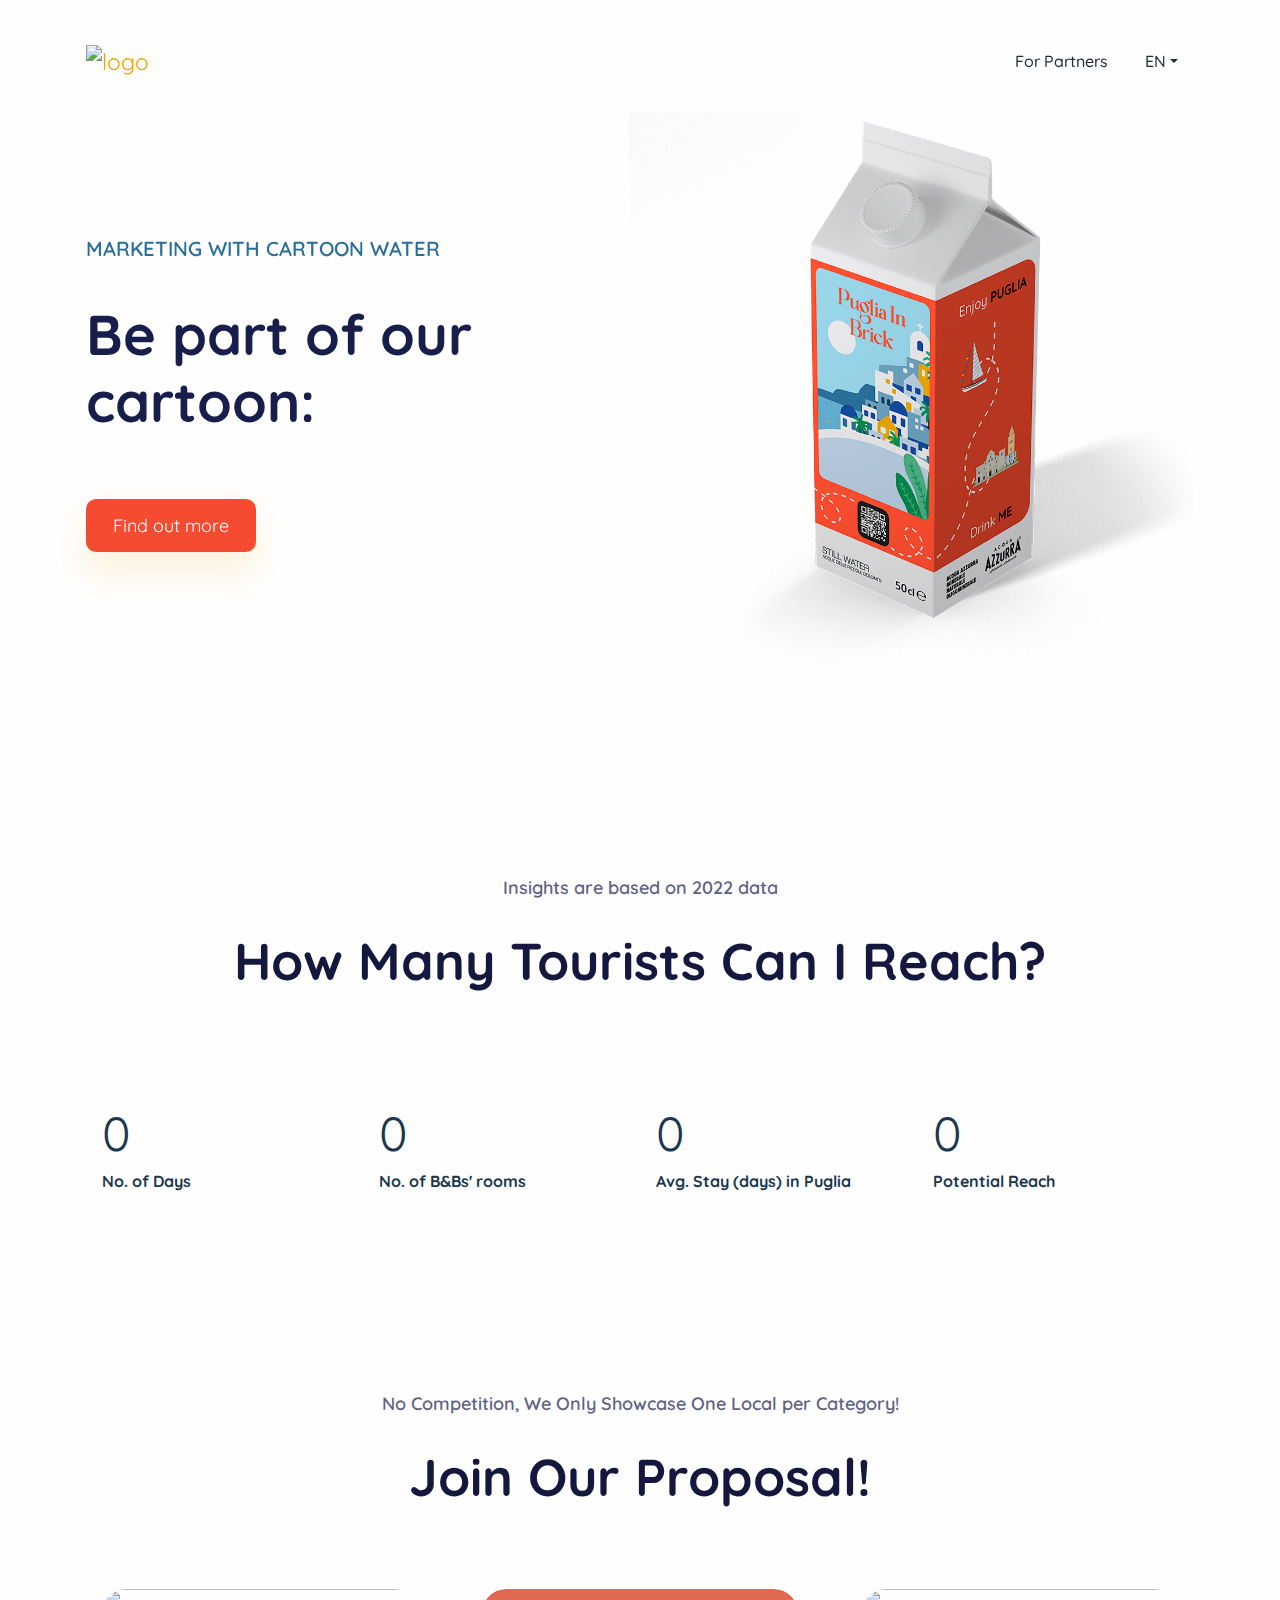
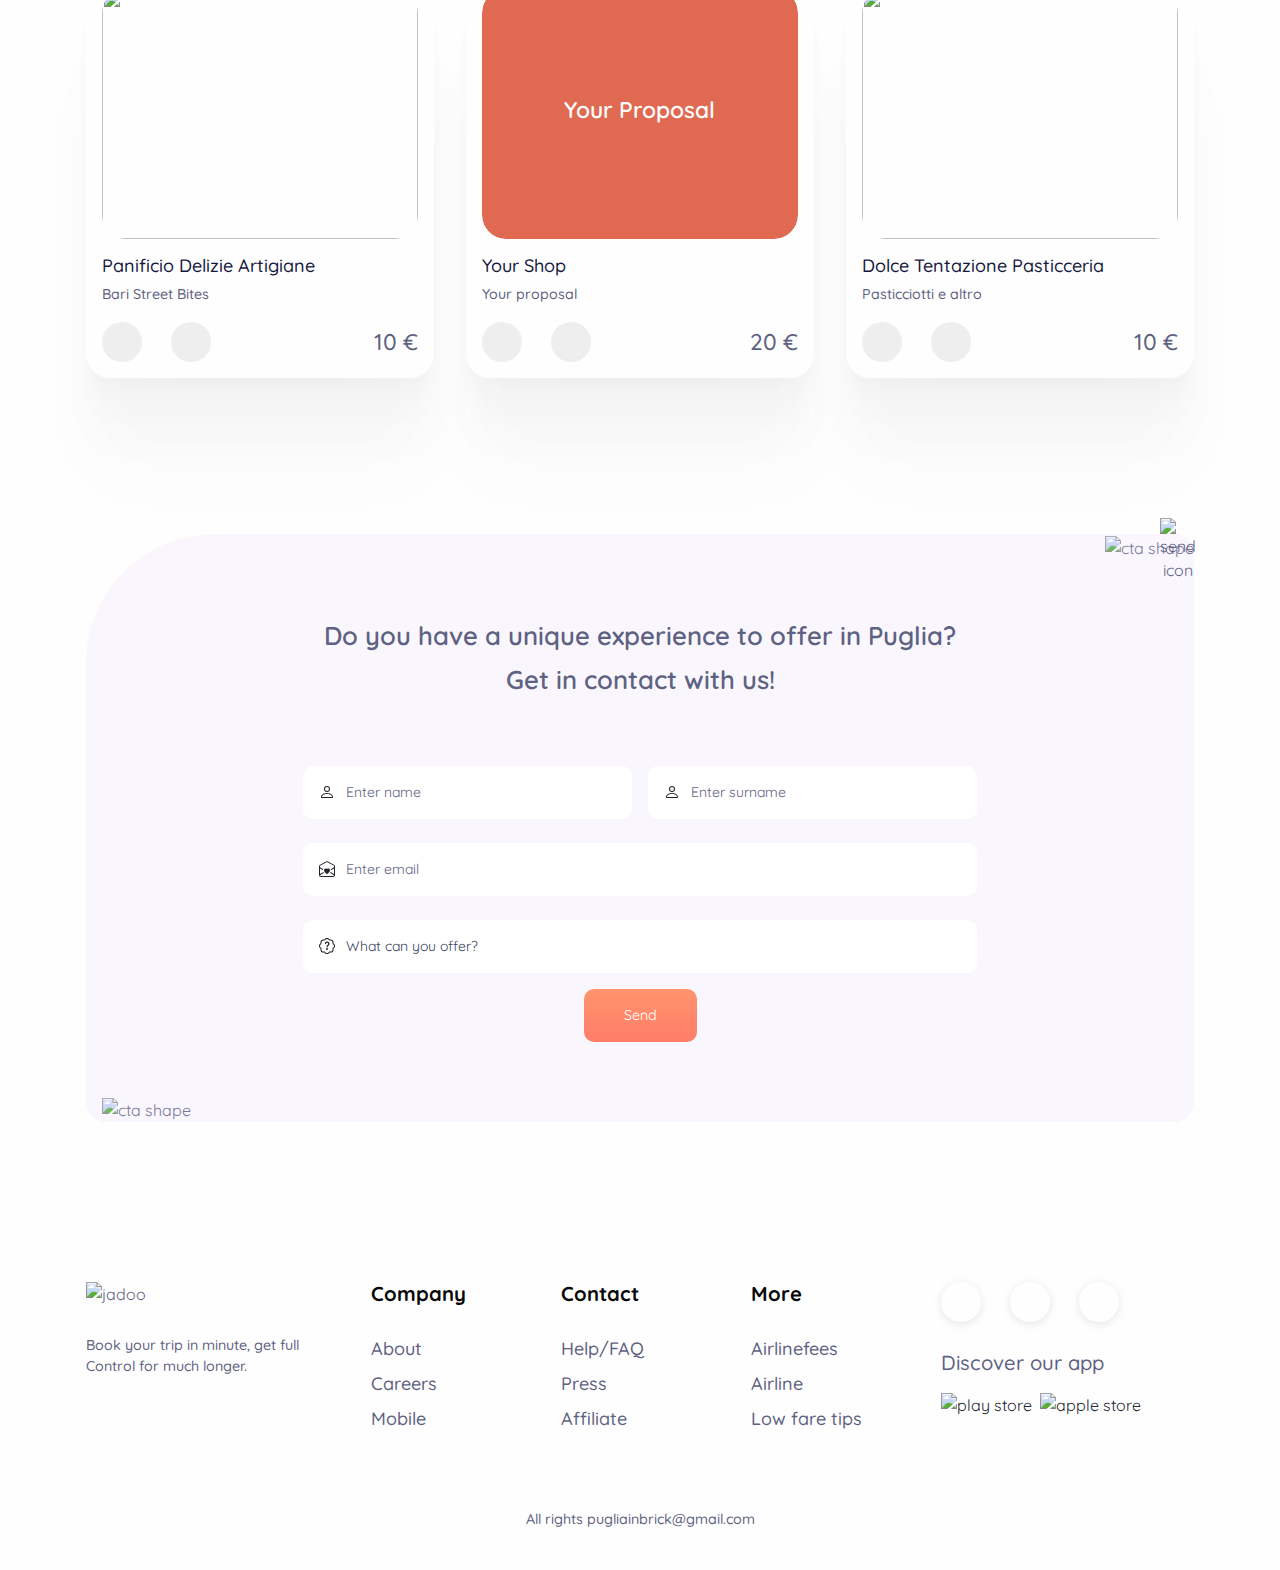
==== partners.html @ 7f3a0537 "language activated" ====
<!DOCTYPE html>
<html lang="en-US" dir="ltr">

  <head>
    <meta charset="utf-8">
    <meta http-equiv="X-UA-Compatible" content="IE=edge">
    <meta name="viewport" content="width=device-width, initial-scale=1">

    <!-- ===============================================-->
    <!--    Document Title-->
    <!-- ===============================================-->
    <title>Puglia In Brick</title>


    <!-- ===============================================-->
    <!--    Favicons-->
    <!-- ===============================================-->
    <link rel="apple-touch-icon" sizes="57x57" href="public/assets/img/favicons/apple-icon-57x57.png">
    <link rel="apple-touch-icon" sizes="60x60" href="public/assets/img/favicons/apple-icon-60x60.png">
    <link rel="apple-touch-icon" sizes="72x72" href="public/assets/img/favicons/apple-icon-72x72.png">
    <link rel="apple-touch-icon" sizes="76x76" href="public/assets/img/favicons/apple-icon-76x76.png">
    <link rel="apple-touch-icon" sizes="114x114" href="public/assets/img/favicons/apple-icon-114x114.png">
    <link rel="apple-touch-icon" sizes="120x120" href="public/assets/img/favicons/apple-icon-120x120.png">
    <link rel="apple-touch-icon" sizes="144x144" href="public/assets/img/favicons/apple-icon-144x144.png">
    <link rel="apple-touch-icon" sizes="152x152" href="public/assets/img/favicons/apple-icon-152x152.png">
    <link rel="apple-touch-icon" sizes="180x180" href="public/assets/img/favicons/apple-icon-180x180.png">
    <link rel="icon" type="image/png" sizes="192x192"  href="public/assets/img/favicons/android-icon-192x192.png">
    <link rel="icon" type="image/png" sizes="32x32" href="public/assets/img/favicons/favicon-32x32.png">
    <link rel="icon" type="image/png" sizes="96x96" href="public/assets/img/favicons/favicon-96x96.png">
    <link rel="icon" type="image/png" sizes="16x16" href="public/assets/img/favicons/favicon-16x16.png">
    <link rel="manifest" href="public/assets/img/favicons/manifest.json">
    <meta name="msapplication-TileColor" content="#ffffff">
    <meta name="msapplication-TileImage" content="public/assets/img/favicons/ms-icon-144x144.png">
    <meta name="theme-color" content="#ffffff">


    <!-- ===============================================-->
    <!--    Stylesheets-->
    <!-- ===============================================-->
    <link href="public/assets/css/theme.css" rel="stylesheet" />

    <link rel="preconnect" href="https://fonts.googleapis.com">
    <link rel="preconnect" href="https://fonts.gstatic.com" crossorigin>
    <link href="https://fonts.googleapis.com/css2?family=Quicksand:wght@300..700&display=swap" rel="stylesheet">

  </head>


  <body>

    <!-- ===============================================-->
    <!--    Main Content-->
    <!-- ===============================================-->
    <main class="main" id="top">
      <nav class="navbar navbar-expand-lg navbar-light fixed-top py-5 d-block" data-navbar-on-scroll="data-navbar-on-scroll">
        <div class="container"><a class="navbar-brand" href="index.html"><img src="public/assets/img/logo_v1.png" class="logo" alt="logo" /></a>
          <button class="navbar-toggler" type="button" data-bs-toggle="collapse" data-bs-target="#navbarSupportedContent" aria-controls="navbarSupportedContent" aria-expanded="false" aria-label="Toggle navigation"><span class="navbar-toggler-icon"> </span></button>
          <div class="collapse navbar-collapse border-top border-lg-0 mt-4 mt-lg-0" id="navbarSupportedContent">
            <ul class="navbar-nav ms-auto pt-2 pt-lg-0 font-base align-items-lg-center align-items-start">
              <li class="nav-item px-3 px-xl-4"><a class="nav-link fw-medium" aria-current="page" href="#service">For Partners</a></li>
              <li class="nav-item dropdown px-3 px-lg-0"> <a class="d-inline-block ps-0 py-2 pe-3 text-decoration-none dropdown-toggle fw-medium" href="#" id="navbarDropdown" role="button" data-bs-toggle="dropdown" aria-expanded="false">EN</a>
                <ul class="dropdown-menu dropdown-menu-end border-0 shadow-lg" style="border-radius:0.3rem;" aria-labelledby="navbarDropdown">
                  <li><a class="dropdown-item" id="en-item">EN</a></li>
                  <li><a class="dropdown-item" id="it-item">IT</a></li>
                </ul>
              </li>
            </ul>
          </div>
        </div>
      </nav>
      <section style="padding-top: 7rem;">
        <div class="bg-holder" style="background-image:url(public/assets/img/hero/hero-bg.svg);">
        </div>
        <!--/.bg-holder-->

        <div class="container">
            <div class="row align-items-center">
                <div class="col-md-5 col-lg-6 order-0 order-md-1 text-end">
                    <img class="pt-7 pt-md-0 hero-img" src="public/assets/img/brick.png" alt="hero-header" />
                </div>
                <div class="col-md-7 col-lg-6 text-md-start text-center py-6">
                    <h4 class="text-danger mb-3"><p class="en">MARKETING WITH CARTOON WATER</p><p class="it">COMUNICHIAMO CON UN BRICK D'ACQUA</p></h4><br/>
                    <h1 class="hero-title"><p class="en">Be part of our cartoon: <span class="typed-words-en"></span></p> <p class="it">Diventa parte del nostro brick: <br> <span class="typed-words-it"></span></p></h1>
                    <br/><br/>
                    <div class="text-center text-md-start">
                        <a class="btn btn-primary btn-lg me-md-4 mb-3 mb-md-0 border-0 primary-btn-shadow" href="#service" role="button"><span class="en">Find out more</span><span class="it">Scopri di più</span></a>
                    </div>
                </div>
            </div>
        </div>

      </section>


      <!-- ============================================-->
      <!-- <section> begin ============================-->
      <section class="pt-5 pt-md-9" id="service">

        <div class="container">
          <div class="mb-7 text-center">
            <h5 class="text-secondary"><span class="en">Insights are based on 2022 data</span><span class="it">Insights basati su dati del 2022</span> </h5><br/>
            <h3 class="fs-xl-10 fs-lg-8 fs-7 fw-bold font-cursive text-capitalize"><span class="en">How many tourists can I reach?</span><span class="it">Quanti turisti posso raggiungere?</span></h3>
          </div>
          <div class="untree_co-section count-numbers py-5">
            <div class="container">
              <div class="row">
                <div class="col-6 col-sm-6 col-md-6 col-lg-3">
                  <div class="counter-wrap">
                    <div class="counter">
                      <span class="" data-number="30">0</span>
                    </div>
                    <span class="caption"><span class="en">No. of Days</span><span class="it">N. di Giorni</span></span>
                  </div>
                </div>
                <div class="col-6 col-sm-6 col-md-6 col-lg-3">
                  <div class="counter-wrap">
                    <div class="counter">
                      <span class="" data-number="8">0</span>
                    </div>
                    <span class="caption"><span class="en">No. of B&Bs' rooms</span><span class="it">N. di stanze B&B</span></span>
                  </div>
                </div>
                <div class="col-6 col-sm-6 col-md-6 col-lg-3">
                  <div class="counter-wrap">
                    <div class="counter">
                      <span class="" data-number="3">0</span>
                    </div>
                    <span class="caption"><span class="en">Avg. Stay (days) in Puglia</span><span class="it">Permanenza Media (giorni) in Puglia</span></span>
                  </div>
                </div>
                <div class="col-6 col-sm-6 col-md-6 col-lg-3">
                  <div class="counter-wrap">
                    <div class="counter">
                      <span class="" data-number="128">0</span>
                    </div>
                    <span class="caption"><span class="en">Potential Reach</span><span class="it">Reach Potenziale</span></span>
                  </div>
                </div>
              </div>
            </div>
          </div>
        </div><!-- end of .container-->

      </section>
      <!-- <section> close ============================-->
      <!-- ============================================-->



      <!-- ============================================-->
      <!-- <section> begin ============================-->
      <section id="booking">
        <div class="container">
          <div class="mb-7 text-center">
            <h5 class="text-secondary"><span class="en">No Competition, We Only Showcase One Local per Category!</span><span class="it">Nessuna Competizione, mostriamo solo un locale per categoria!</span></h5><br />
            <h3 class="fs-xl-10 fs-lg-8 fs-7 fw-bold font-cursive text-capitalize"><span class="en">Join our proposal!</span><span class="it">Entra a far parte della nostra proposta!</span></h3>
          </div>

          <div class="row">
            <div class="col-md-4 mb-4">
              <div class="card-body p-3 rounded shadow">
                <div class="carousel slide carousel-fix mb-3" data-bs-ride="carousel" data-bs-interval="3500">
                  <div class="carousel-inner rounded carousel-inner-fix">
                    <div class="carousel-item active">
                      <img class="w-100" src="public/assets/img/category/focaccia.jpg" alt="">
                    </div>
                    <div class="carousel-item">
                      <img class="w-100" src="public/assets/img/category/panzerotto.jpeg" alt="">
                    </div>
                    <div class="carousel-item">
                      <img class="w-100" src="public/assets/img/category/sgagliozze.jpg" alt="">
                    </div>
                  </div>
                </div>
                <div>
                  <h5 class="fw-medium">Panificio Delizie Artigiane</h5>
                  <p class="fs--1 mb-3 fw-medium">Bari Street Bites</p>
                  <div class="d-flex align-items-center justify-content-between">
                    <div class="icon-group align-items-center ml-auto">
                      <span class="btn icon-item"><img src="public/assets/img/steps/instagram.svg" alt="" /></span>
                      <span class="map-button btn icon-item"> <img src="public/assets/img/steps/map.svg" alt="" /></span>
                    </div>
                    <div class="position-relative">
                      <span class="fs-3 fw-medium">10 €</span>
                    </div>
                  </div>
                </div>
              </div>
            </div>

            <div class="col-md-4 mb-4">
              <div class="card-body p-3 rounded shadow">
                <div class="carousel slide carousel-fix mb-3" data-bs-ride="carousel" data-bs-interval="3500">
                  <div class="carousel-inner rounded carousel-inner-fix">
                    <div class="carousel-item active">
                      <div class="d-flex justify-content-center align-items-center bg-danger rounded-2 w-100" style="height:250px">
                        <h3 class="text-white"><span class="en">Your Proposal</span><span class="it">La tua Proposta</span></h3>
                      </div>
                    </div>
                  </div>
                </div>
                <div>
                  <h5 class="fw-medium"><span class="en">Your Shop</span><span class="it">La tua attività</span></h5>
                  <p class="fs--1 mb-3 fw-medium"><span class="en">Your proposal</span><span class="it">La tua Proposta</span></p>
                  <div class="d-flex align-items-center justify-content-between">
                    <div class="icon-group align-items-center ml-auto">
                      <span class="btn icon-item"><img src="public/assets/img/steps/instagram.svg" alt="" /></span>
                      <span class="map-button btn icon-item"> <img src="public/assets/img/steps/map.svg" alt="" /></span>
                    </div>
                    <div class="position-relative">
                      <span class="fs-3 fw-medium">20 €</span>
                    </div>
                  </div>
                </div>
              </div>
            </div>

            <div class="col-md-4 mb-4">
              <div class="card-body p-3 rounded shadow">
                <div class="carousel slide carousel-fix mb-3" data-bs-ride="carousel" data-bs-interval="3500">
                  <div class="carousel-inner rounded carousel-inner-fix">
                    <div class="carousel-item active">
                      <img class="w-100" src="public/assets/img/category/pasticciotto.jpeg" alt="">
                    </div>
                    <div class="carousel-item">
                      <img class="w-100" src="public/assets/img/category/tettamonaca.jpg" alt="">
                    </div>
                  </div>
                </div>
                <div>
                  <h5 class="fw-medium">Dolce Tentazione Pasticceria</h5>
                  <p class="fs--1 mb-3 fw-medium">Pasticciotti e altro</p>
                  <div class="d-flex align-items-center justify-content-between">
                    <div class="icon-group align-items-center ml-auto">
                      <span class="btn icon-item"><img src="public/assets/img/steps/instagram.svg" alt="" /></span>
                      <span class="map-button btn icon-item"> <img src="public/assets/img/steps/map.svg" alt="" /></span>
                    </div>
                    <div class="position-relative">
                      <span class="fs-3 fw-medium">10 €</span>
                    </div>
                  </div>
                </div>
              </div>
            </div>
          </div><!-- end of .container-->
        </div>
      </section>
      <!-- <section> close ============================-->
      <!-- ============================================-->




      <!-- ============================================-->
      <!-- <section> begin ============================
      <section id="testimonial">

        <div class="container">
          <div class="row">
            <div class="col-lg-5">
              <div class="mb-8 text-start">
                <h5 class="text-secondary">Testimonials </h5>
                <h3 class="fs-xl-10 fs-lg-8 fs-7 fw-bold font-cursive text-capitalize">What people say about Us.</h3>
              </div>
            </div>
            <div class="col-lg-1"></div>
            <div class="col-lg-6">
              <div class="pe-7 ps-5 ps-lg-0">
                <div class="carousel slide carousel-fade position-static" id="testimonialIndicator" data-bs-ride="carousel">
                  <div class="carousel-indicators">
                    <button class="active" type="button" data-bs-target="#testimonialIndicator" data-bs-slide-to="0" aria-current="true" aria-label="Testimonial 0"></button>
                    <button class="false" type="button" data-bs-target="#testimonialIndicator" data-bs-slide-to="1" aria-current="true" aria-label="Testimonial 1"></button>
                    <button class="false" type="button" data-bs-target="#testimonialIndicator" data-bs-slide-to="2" aria-current="true" aria-label="Testimonial 2"></button>
                  </div>
                  <div class="carousel-inner">
                    <div class="carousel-item position-relative active">
                      <div class="card shadow" style="border-radius:10px;">
                        <div class="position-absolute start-0 top-0 translate-middle"> <img class="rounded-circle fit-cover" src="public/assets/img/testimonial/author.png" height="65" width="65" alt="" /></div>
                        <div class="card-body p-4">
                          <p class="fw-medium mb-4">&quot;On the Windows talking painted pasture yet its express parties use. Sure last upon he same as knew next. Of believed or diverted no.&quot;</p>
                          <h5 class="text-secondary">Mike taylor</h5>
                          <p class="fw-medium fs--1 mb-0">Lahore, Pakistan</p>
                        </div>
                      </div>
                      <div class="card shadow-sm position-absolute top-0 z-index--1 mb-3 w-100 h-100" style="border-radius:10px;transform:translate(25px, 25px)"> </div>
                    </div>
                    <div class="carousel-item position-relative ">
                      <div class="card shadow" style="border-radius:10px;">
                        <div class="position-absolute start-0 top-0 translate-middle"> <img class="rounded-circle fit-cover" src="public/assets/img/testimonial/author2.png" height="65" width="65" alt="" /></div>
                        <div class="card-body p-4">
                          <p class="fw-medium mb-4">&quot;Jadoo is recognized as one of the finest travel agency in the world. When it came to planning a trip, I found them to be dependable.&quot;</p>
                          <h5 class="text-secondary">Thomas Wagon</h5>
                          <p class="fw-medium fs--1 mb-0">CEO of Red Button</p>
                        </div>
                      </div>
                      <div class="card shadow-sm position-absolute top-0 z-index--1 mb-3 w-100 h-100" style="border-radius:10px;transform:translate(25px, 25px)"> </div>
                    </div>
                    <div class="carousel-item position-relative ">
                      <div class="card shadow" style="border-radius:10px;">
                        <div class="position-absolute start-0 top-0 translate-middle"> <img class="rounded-circle fit-cover" src="public/assets/img/testimonial/author3.png" height="65" width="65" alt="" /></div>
                        <div class="card-body p-4">
                          <p class="fw-medium mb-4">&quot;On the Windows talking painted pasture yet its express parties use. Sure last upon he same as knew next. Of believed or diverted no.&quot;</p>
                          <h5 class="text-secondary">Kelly Willium</h5>
                          <p class="fw-medium fs--1 mb-0">Khulna, Bangladesh</p>
                        </div>
                      </div>
                      <div class="card shadow-sm position-absolute top-0 z-index--1 mb-3 w-100 h-100" style="border-radius:10px;transform:translate(25px, 25px)"> </div>
                    </div>
                  </div>
                  <div class="carousel-navigation d-flex flex-column flex-between-center position-absolute end-0 top-lg-50 bottom-0 translate-middle-y z-index-1 me-3 me-lg-0" style="height:60px;width:20px;">
                    <button class="carousel-control-prev position-static" type="button" data-bs-target="#testimonialIndicator" data-bs-slide="prev"><img src="public/assets/img/icons/up.svg" width="16" alt="icon" /></button>
                    <button class="carousel-control-next position-static" type="button" data-bs-target="#testimonialIndicator" data-bs-slide="next"><img src="public/assets/img/icons/down.svg" width="16" alt="icon" /></button>
                  </div>
                </div>
              </div>
            </div>
          </div>
        </div>-->

      </section>
      <!-- <section> close ============================-->
      <!-- ============================================-->

      <!-- ============================================-->
      <!-- <section> begin ============================-->
      <section class="pt-6">

        <div class="container">
          <div class="py-8 px-5 position-relative text-center" style="background-color: rgba(223, 215, 249, 0.199); border-radius: 129px 20px 20px 20px;">
            <div class="position-absolute start-100 top-0 translate-middle ms-md-n3 ms-n4 mt-3">
              <img src="public/assets/img/cta/send.png" style="max-width:70px;" alt="send icon" />
            </div>
            <div class="position-absolute end-0 top-0 z-index--1">
              <img src="public/assets/img/cta/shape-bg2.png" width="264" alt="cta shape" />
            </div>
            <div class="position-absolute start-0 bottom-0 ms-3 z-index--1 d-none d-sm-block">
              <img src="public/assets/img/cta/shape-bg1.png" style="max-width: 340px;" alt="cta shape" />
            </div>
            <div class="row justify-content-center">
              <div class="col-lg-8 col-md-10">
                <h2 class="text-secondary lh-1-7 mb-7"><span class="en">Do you have a unique experience to offer in Puglia?<br/>Get in contact with us!</span><span class="it">Hai un'esperienza unica da offrire in Puglia?<br/>Entra in contatto con noi!</span></h2>
                
                <form class="mx-auto en">
                  <div class="row g-3 align-items-center">
                    <div class="col-sm">
                      <div class="input-group-icon">
                        <input class="form-control form-little-squirrel-control" type="text" placeholder="Enter name" aria-label="name" />
                        <svg class="input-box-icon" xmlns="http://www.w3.org/2000/svg" width="16" height="16" fill="currentColor" class="bi bi-person" viewBox="0 0 16 16">
                          <path d="M8 8a3 3 0 1 0 0-6 3 3 0 0 0 0 6m2-3a2 2 0 1 1-4 0 2 2 0 0 1 4 0m4 8c0 1-1 1-1 1H3s-1 0-1-1 1-4 6-4 6 3 6 4m-1-.004c-.001-.246-.154-.986-.832-1.664C11.516 10.68 10.289 10 8 10s-3.516.68-4.168 1.332c-.678.678-.83 1.418-.832 1.664z"/>
                        </svg>
                      </div>
                    </div>
                    <div class="col-sm">
                      <div class="input-group-icon">
                        <input class="form-control form-little-squirrel-control" type="text" placeholder="Enter surname" aria-label="surname" />
                        <svg class="input-box-icon" xmlns="http://www.w3.org/2000/svg" width="16" height="16" fill="currentColor" class="bi bi-person" viewBox="0 0 16 16">
                          <path d="M8 8a3 3 0 1 0 0-6 3 3 0 0 0 0 6m2-3a2 2 0 1 1-4 0 2 2 0 0 1 4 0m4 8c0 1-1 1-1 1H3s-1 0-1-1 1-4 6-4 6 3 6 4m-1-.004c-.001-.246-.154-.986-.832-1.664C11.516 10.68 10.289 10 8 10s-3.516.68-4.168 1.332c-.678.678-.83 1.418-.832 1.664z"/>
                        </svg>
                      </div>
                    </div>
                  </div>
                  
                  <br>

                  <div class="row g-3 align-items-center">
                    <div class="col-sm">
                      <div class="input-group-icon">
                        <input class="form-control form-little-squirrel-control" type="email" placeholder="Enter email" aria-label="email" />
                        <svg class="input-box-icon" xmlns="http://www.w3.org/2000/svg" width="16" height="16" fill="currentColor" class="bi bi-envelope-open-heart" viewBox="0 0 16 16">
                          <path fill-rule="evenodd" d="M8.47 1.318a1 1 0 0 0-.94 0l-6 3.2A1 1 0 0 0 1 5.4v.817l3.235 1.94a2.8 2.8 0 0 0-.233 1.027L1 7.384v5.733l3.479-2.087q.224.414.558.83l-4.002 2.402A1 1 0 0 0 2 15h12a1 1 0 0 0 .965-.738l-4.002-2.401q.334-.418.558-.831L15 13.117V7.383l-3.002 1.801a2.8 2.8 0 0 0-.233-1.026L15 6.217V5.4a1 1 0 0 0-.53-.882zM7.06.435a2 2 0 0 1 1.882 0l6 3.2A2 2 0 0 1 16 5.4V14a2 2 0 0 1-2 2H2a2 2 0 0 1-2-2V5.4a2 2 0 0 1 1.059-1.765zM8 7.993c1.664-1.711 5.825 1.283 0 5.132-5.825-3.85-1.664-6.843 0-5.132"/>
                        </svg>
                        
                      </div>
                    </div>
                  </div> 
                  
                  <br>

                  <div class="row g-3 align-items-center">
                    <div class="col-sm">
                      <div class="input-group-icon">
                        <select class="form-control form-little-squirrel-control">
                          <option value="" disabled selected>What can you offer?</option>
                          <option value="street food">Street Food</option>
                          <option value="experience"><span class="en">Experiences</span><span class="it">Esperienza</span></option>
                          <option value="pastry"><span class="en">Pastry shops</span><span class="it">Pasticceria</span></option>
                          <option value="restaurant"><span class="en">Restaurants</span><span class="it">Ristorante</span></option>
                        </select>
                        
                        <svg class="input-box-icon"  xmlns="http://www.w3.org/2000/svg" width="16" height="16" fill="currentColor" class="bi bi-patch-question" viewBox="0 0 16 16">
                          <path d="M8.05 9.6c.336 0 .504-.24.554-.627.04-.534.198-.815.847-1.26.673-.475 1.049-1.09 1.049-1.986 0-1.325-.92-2.227-2.262-2.227-1.02 0-1.792.492-2.1 1.29A1.7 1.7 0 0 0 6 5.48c0 .393.203.64.545.64.272 0 .455-.147.564-.51.158-.592.525-.915 1.074-.915.61 0 1.03.446 1.03 1.084 0 .563-.208.885-.822 1.325-.619.433-.926.914-.926 1.64v.111c0 .428.208.745.585.745"/>
                          <path d="m10.273 2.513-.921-.944.715-.698.622.637.89-.011a2.89 2.89 0 0 1 2.924 2.924l-.01.89.636.622a2.89 2.89 0 0 1 0 4.134l-.637.622.011.89a2.89 2.89 0 0 1-2.924 2.924l-.89-.01-.622.636a2.89 2.89 0 0 1-4.134 0l-.622-.637-.89.011a2.89 2.89 0 0 1-2.924-2.924l.01-.89-.636-.622a2.89 2.89 0 0 1 0-4.134l.637-.622-.011-.89a2.89 2.89 0 0 1 2.924-2.924l.89.01.622-.636a2.89 2.89 0 0 1 4.134 0l-.715.698a1.89 1.89 0 0 0-2.704 0l-.92.944-1.32-.016a1.89 1.89 0 0 0-1.911 1.912l.016 1.318-.944.921a1.89 1.89 0 0 0 0 2.704l.944.92-.016 1.32a1.89 1.89 0 0 0 1.912 1.911l1.318-.016.921.944a1.89 1.89 0 0 0 2.704 0l.92-.944 1.32.016a1.89 1.89 0 0 0 1.911-1.912l-.016-1.318.944-.921a1.89 1.89 0 0 0 0-2.704l-.944-.92.016-1.32a1.89 1.89 0 0 0-1.912-1.911z"/>
                          <path d="M7.001 11a1 1 0 1 1 2 0 1 1 0 0 1-2 0"/>
                        </svg>
                      </div>
                    </div>
                  </div>
                  <div class="row justify-content-center mt-3">
                    <div class="col-auto">
                      <button class="btn btn-danger orange-gradient-btn fs--1">Send</button>
                    </div>
                  </div>
                </form>


                <form class="mx-auto it">

                  <div class="row g-3 align-items-center">
                    <div class="col-sm">
                      <div class="input-group-icon">
                        <input class="form-control form-little-squirrel-control" type="text" placeholder="Inserisci Nome" aria-label="name" />
                        <svg class="input-box-icon" xmlns="http://www.w3.org/2000/svg" width="16" height="16" fill="currentColor" class="bi bi-person" viewBox="0 0 16 16">
                          <path d="M8 8a3 3 0 1 0 0-6 3 3 0 0 0 0 6m2-3a2 2 0 1 1-4 0 2 2 0 0 1 4 0m4 8c0 1-1 1-1 1H3s-1 0-1-1 1-4 6-4 6 3 6 4m-1-.004c-.001-.246-.154-.986-.832-1.664C11.516 10.68 10.289 10 8 10s-3.516.68-4.168 1.332c-.678.678-.83 1.418-.832 1.664z"/>
                        </svg>
                      </div>
                    </div>
                    <div class="col-sm">
                      <div class="input-group-icon">
                        <input class="form-control form-little-squirrel-control" type="text" placeholder="Inserisci Cognome" aria-label="surname" />
                        <svg class="input-box-icon" xmlns="http://www.w3.org/2000/svg" width="16" height="16" fill="currentColor" class="bi bi-person" viewBox="0 0 16 16">
                          <path d="M8 8a3 3 0 1 0 0-6 3 3 0 0 0 0 6m2-3a2 2 0 1 1-4 0 2 2 0 0 1 4 0m4 8c0 1-1 1-1 1H3s-1 0-1-1 1-4 6-4 6 3 6 4m-1-.004c-.001-.246-.154-.986-.832-1.664C11.516 10.68 10.289 10 8 10s-3.516.68-4.168 1.332c-.678.678-.83 1.418-.832 1.664z"/>
                        </svg>
                      </div>
                    </div>
                  </div>
                  
                  <br>

                  <div class="row g-3 align-items-center">
                    <div class="col-sm">
                      <div class="input-group-icon">
                        <input class="form-control form-little-squirrel-control" type="email" placeholder="Inserisci Email" aria-label="email" />
                        <svg class="input-box-icon" xmlns="http://www.w3.org/2000/svg" width="16" height="16" fill="currentColor" class="bi bi-envelope-open-heart" viewBox="0 0 16 16">
                          <path fill-rule="evenodd" d="M8.47 1.318a1 1 0 0 0-.94 0l-6 3.2A1 1 0 0 0 1 5.4v.817l3.235 1.94a2.8 2.8 0 0 0-.233 1.027L1 7.384v5.733l3.479-2.087q.224.414.558.83l-4.002 2.402A1 1 0 0 0 2 15h12a1 1 0 0 0 .965-.738l-4.002-2.401q.334-.418.558-.831L15 13.117V7.383l-3.002 1.801a2.8 2.8 0 0 0-.233-1.026L15 6.217V5.4a1 1 0 0 0-.53-.882zM7.06.435a2 2 0 0 1 1.882 0l6 3.2A2 2 0 0 1 16 5.4V14a2 2 0 0 1-2 2H2a2 2 0 0 1-2-2V5.4a2 2 0 0 1 1.059-1.765zM8 7.993c1.664-1.711 5.825 1.283 0 5.132-5.825-3.85-1.664-6.843 0-5.132"/>
                        </svg>
                        
                      </div>
                    </div>
                  </div> 
                  
                  <br>

                  <div class="row g-3 align-items-center">
                    <div class="col-sm">
                      <div class="input-group-icon">
                        <select class="form-control form-little-squirrel-control">
                          <option value="" disabled selected>Cosa puoi offrire?</option>
                          <option value="street food">Street Food</option>
                          <option value="experience">Esperienza</option>
                          <option value="pastry">Pasticceria</option>
                          <option value="restaurant">Ristorante</option>
                        </select>
                        <svg class="input-box-icon"  xmlns="http://www.w3.org/2000/svg" width="16" height="16" fill="currentColor" class="bi bi-patch-question" viewBox="0 0 16 16">
                          <path d="M8.05 9.6c.336 0 .504-.24.554-.627.04-.534.198-.815.847-1.26.673-.475 1.049-1.09 1.049-1.986 0-1.325-.92-2.227-2.262-2.227-1.02 0-1.792.492-2.1 1.29A1.7 1.7 0 0 0 6 5.48c0 .393.203.64.545.64.272 0 .455-.147.564-.51.158-.592.525-.915 1.074-.915.61 0 1.03.446 1.03 1.084 0 .563-.208.885-.822 1.325-.619.433-.926.914-.926 1.64v.111c0 .428.208.745.585.745"/>
                          <path d="m10.273 2.513-.921-.944.715-.698.622.637.89-.011a2.89 2.89 0 0 1 2.924 2.924l-.01.89.636.622a2.89 2.89 0 0 1 0 4.134l-.637.622.011.89a2.89 2.89 0 0 1-2.924 2.924l-.89-.01-.622.636a2.89 2.89 0 0 1-4.134 0l-.622-.637-.89.011a2.89 2.89 0 0 1-2.924-2.924l.01-.89-.636-.622a2.89 2.89 0 0 1 0-4.134l.637-.622-.011-.89a2.89 2.89 0 0 1 2.924-2.924l.89.01.622-.636a2.89 2.89 0 0 1 4.134 0l-.715.698a1.89 1.89 0 0 0-2.704 0l-.92.944-1.32-.016a1.89 1.89 0 0 0-1.911 1.912l.016 1.318-.944.921a1.89 1.89 0 0 0 0 2.704l.944.92-.016 1.32a1.89 1.89 0 0 0 1.912 1.911l1.318-.016.921.944a1.89 1.89 0 0 0 2.704 0l.92-.944 1.32.016a1.89 1.89 0 0 0 1.911-1.912l-.016-1.318.944-.921a1.89 1.89 0 0 0 0-2.704l-.944-.92.016-1.32a1.89 1.89 0 0 0-1.912-1.911z"/>
                          <path d="M7.001 11a1 1 0 1 1 2 0 1 1 0 0 1-2 0"/>
                        </svg>
                      </div>
                    </div>
                  </div>
                  <div class="row justify-content-center mt-3">
                    <div class="col-auto">
                      <button class="btn btn-danger orange-gradient-btn fs--1">Invia</button>
                    </div>
                  </div>
                </form>
              </div>
            </div>
          </div>
        </div><!-- end of .container-->
        

      </section>
      <!-- <section> close ============================-->
      <!-- ============================================-->




      <!-- ============================================-->
      <!-- <section> begin ============================-->
      <section class="pb-0 pb-lg-4">

        <div class="container">
          <div class="row">
            <div class="col-lg-3 col-md-7 col-12 mb-4 mb-md-6 mb-lg-0 order-0"> <img class="mb-4" src="public/assets/img/logo_v1.png" width="150" alt="jadoo" />
              <p class="fs--1 text-secondary mb-0 fw-medium">Book your trip in minute, get full Control for much longer.</p>
            </div>
            <div class="col-lg-2 col-md-4 mb-4 mb-lg-0 order-lg-1 order-md-2">
              <h4 class="footer-heading-color fw-bold font-sans-serif mb-3 mb-lg-4">Company</h4>
              <ul class="list-unstyled mb-0">
                <li class="mb-2"><a class="link-900 fs-1 fw-medium text-decoration-none" href="#!">About</a></li>
                <li class="mb-2"><a class="link-900 fs-1 fw-medium text-decoration-none" href="#!">Careers</a></li>
                <li class="mb-2"><a class="link-900 fs-1 fw-medium text-decoration-none" href="#!">Mobile</a></li>
              </ul>
            </div>
            <div class="col-lg-2 col-md-4 mb-4 mb-lg-0 order-lg-2 order-md-3">
              <h4 class="footer-heading-color fw-bold font-sans-serif mb-3 mb-lg-4">Contact</h4>
              <ul class="list-unstyled mb-0">
                <li class="mb-2"><a class="link-900 fs-1 fw-medium text-decoration-none" href="#!">Help/FAQ</a></li>
                <li class="mb-2"><a class="link-900 fs-1 fw-medium text-decoration-none" href="#!">Press</a></li>
                <li class="mb-2"><a class="link-900 fs-1 fw-medium text-decoration-none" href="#!">Affiliate</a></li>
              </ul>
            </div>
            <div class="col-lg-2 col-md-4 mb-4 mb-lg-0 order-lg-3 order-md-4">
              <h4 class="footer-heading-color fw-bold font-sans-serif mb-3 mb-lg-4">More</h4>
              <ul class="list-unstyled mb-0">
                <li class="mb-2"><a class="link-900 fs-1 fw-medium text-decoration-none" href="#!">Airlinefees</a></li>
                <li class="mb-2"><a class="link-900 fs-1 fw-medium text-decoration-none" href="#!">Airline</a></li>
                <li class="mb-2"><a class="link-900 fs-1 fw-medium text-decoration-none" href="#!">Low fare tips</a></li>
              </ul>
            </div>
            <div class="col-lg-3 col-md-5 col-12 mb-4 mb-md-6 mb-lg-0 order-lg-4 order-md-1">
              <div class="icon-group mb-4"> <a class="text-decoration-none icon-item shadow-social" id="facebook" href="#!"><i class="fab fa-facebook-f"> </i></a><a class="text-decoration-none icon-item shadow-social" id="instagram" href="#!"><i class="fab fa-instagram"> </i></a><a class="text-decoration-none icon-item shadow-social" id="twitter" href="#!"><i class="fab fa-twitter"> </i></a></div>
              <h4 class="fw-medium font-sans-serif text-secondary mb-3">Discover our app</h4>
              <div class="d-flex align-items-center"> <a href="#!"> <img class="me-2" src="public/assets/img/play-store.png" alt="play store" /></a><a href="#!"> <img src="public/assets/img/apple-store.png" alt="apple store" /></a></div>
            </div>
          </div>
        </div><!-- end of .container-->

      </section>
      <!-- <section> close ============================-->
      <!-- ============================================-->


      <div class="py-5 text-center">
        <p class="mb-0 text-secondary fs--1 fw-medium">All rights pugliainbrick@gmail.com </p>
      </div>
    </main>
    <!-- ===============================================-->
    <!--    End of Main Content-->
    <!-- ===============================================-->




    <!-- ===============================================-->
    <!--    JavaScripts-->
    <!-- ===============================================-->
    <script src="public/vendors/@popperjs/popper.min.js"></script>
    <script src="public/vendors/bootstrap/bootstrap.min.js"></script>
    <script src="public/vendors/is/is.min.js"></script>
    <script src="https://polyfill.io/v3/polyfill.min.js?features=window.scroll"></script>
    <script src="public/vendors/fontawesome/all.min.js"></script>
    <script src="public/assets/js/theme.js"></script>
    <script src="public/assets/js/jquery-3.4.1.min.js"></script>
    <script src="public/assets/js/jquery.animateNumber.min.js"></script>
    <script src="public/assets/js/typed.js"></script>
    

    <script>

      $(document).ready(function(){
        if (localStorage.getItem('language') == 'IT'){
          $('.it').show();
          $('.en').hide();
          $('#navbarDropdown').text('IT');
        }
        
        // Imposta l'azione per #it-item
        $("#it-item").click(function(){
            localStorage.setItem('language', 'IT');
            $('.it').show();
            $('.en').hide();
            $('#navbarDropdown').text('IT');
        });

        // Imposta l'azione per #en-item
        $("#en-item").click(function(){
          localStorage.setItem('language', 'EN');
            $('.en').show();
            $('.it').hide();
            $('#navbarDropdown').text('EN');
        });

        // Incrementa i contatori al caricamento della pagina
        $('.counter > span').each(function(){
            
            var $this = $(this), 
                num = $this.data('number');
            $this.animateNumber({
                number: num,
                numberStep: function(now, tween) {
                    var floored_number = Math.floor(now),
                        target = $(tween.elem);
                        
                    target.text(floored_number);
                }
            }, 7000);
        });

        $('.carousel').carousel();

      

        $('.map-button').click(function(){
          window.open("https://www.google.com/maps/place/Magda/@41.1198904,16.8686323,17z/data=!4m14!1m7!3m6!1s0x1347e85dd679a98f:0xb4944627b38db51!2sMagda!8m2!3d41.1198864!4d16.8712072!16s%2Fg%2F1tfy4p4f!3m5!1s0x1347e85dd679a98f:0xb4944627b38db51!8m2!3d41.1198864!4d16.8712072!16s%2Fg%2F1tfy4p4f?entry=ttu");
        });
      });

      

      $(function() {

        var typed = new Typed('.typed-words-en', {
          strings: ["Promote"," Innovate"," Reach"],
          typeSpeed: 100,
          backSpeed: 80,
          backDelay: 1000,
          startDelay: 1000,
          loop: true,
          showCursor: true,
          preStringTyped: (arrayPos, self) => {
            arrayPos++;
            $('.slides img').removeClass('active');
            $('.slides img[data-id="'+arrayPos+'"]').addClass('active');
          }

        });
        var typed2 = new Typed('.typed-words-it', {
          strings: ["Promuovi"," Innova"," Raggiungi"],
          typeSpeed: 100,
          backSpeed: 80,
          backDelay: 1000,
          startDelay: 1000,
          loop: true,
          showCursor: true,
          preStringTyped: (arrayPos, self) => {
            arrayPos++;
            $('.slides img').removeClass('active');
            $('.slides img[data-id="'+arrayPos+'"]').addClass('active');
          }

        });
      })
    </script>

    <link href="https://fonts.googleapis.com/css2?family=Poppins:wght@400;500;600;700&amp;family=Volkhov:wght@700&amp;display=swap" rel="stylesheet">
  </body>

</html>
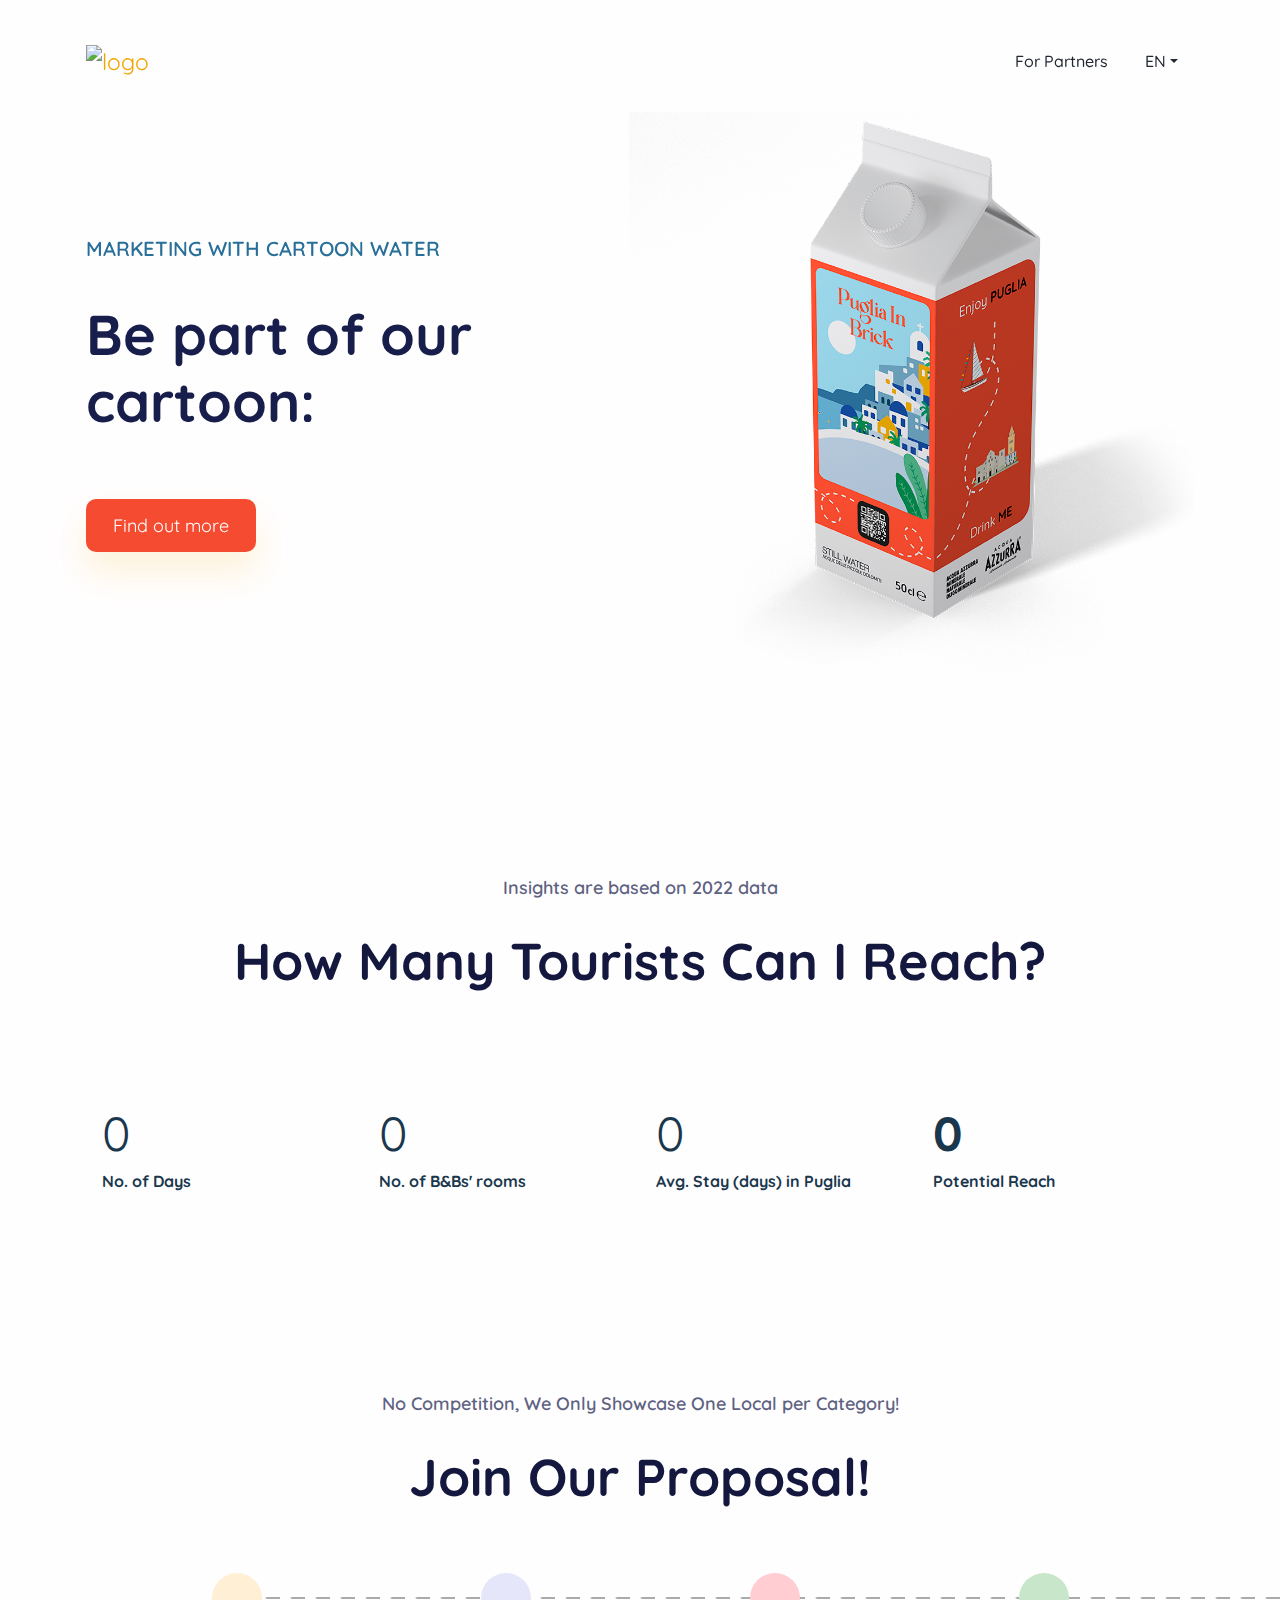
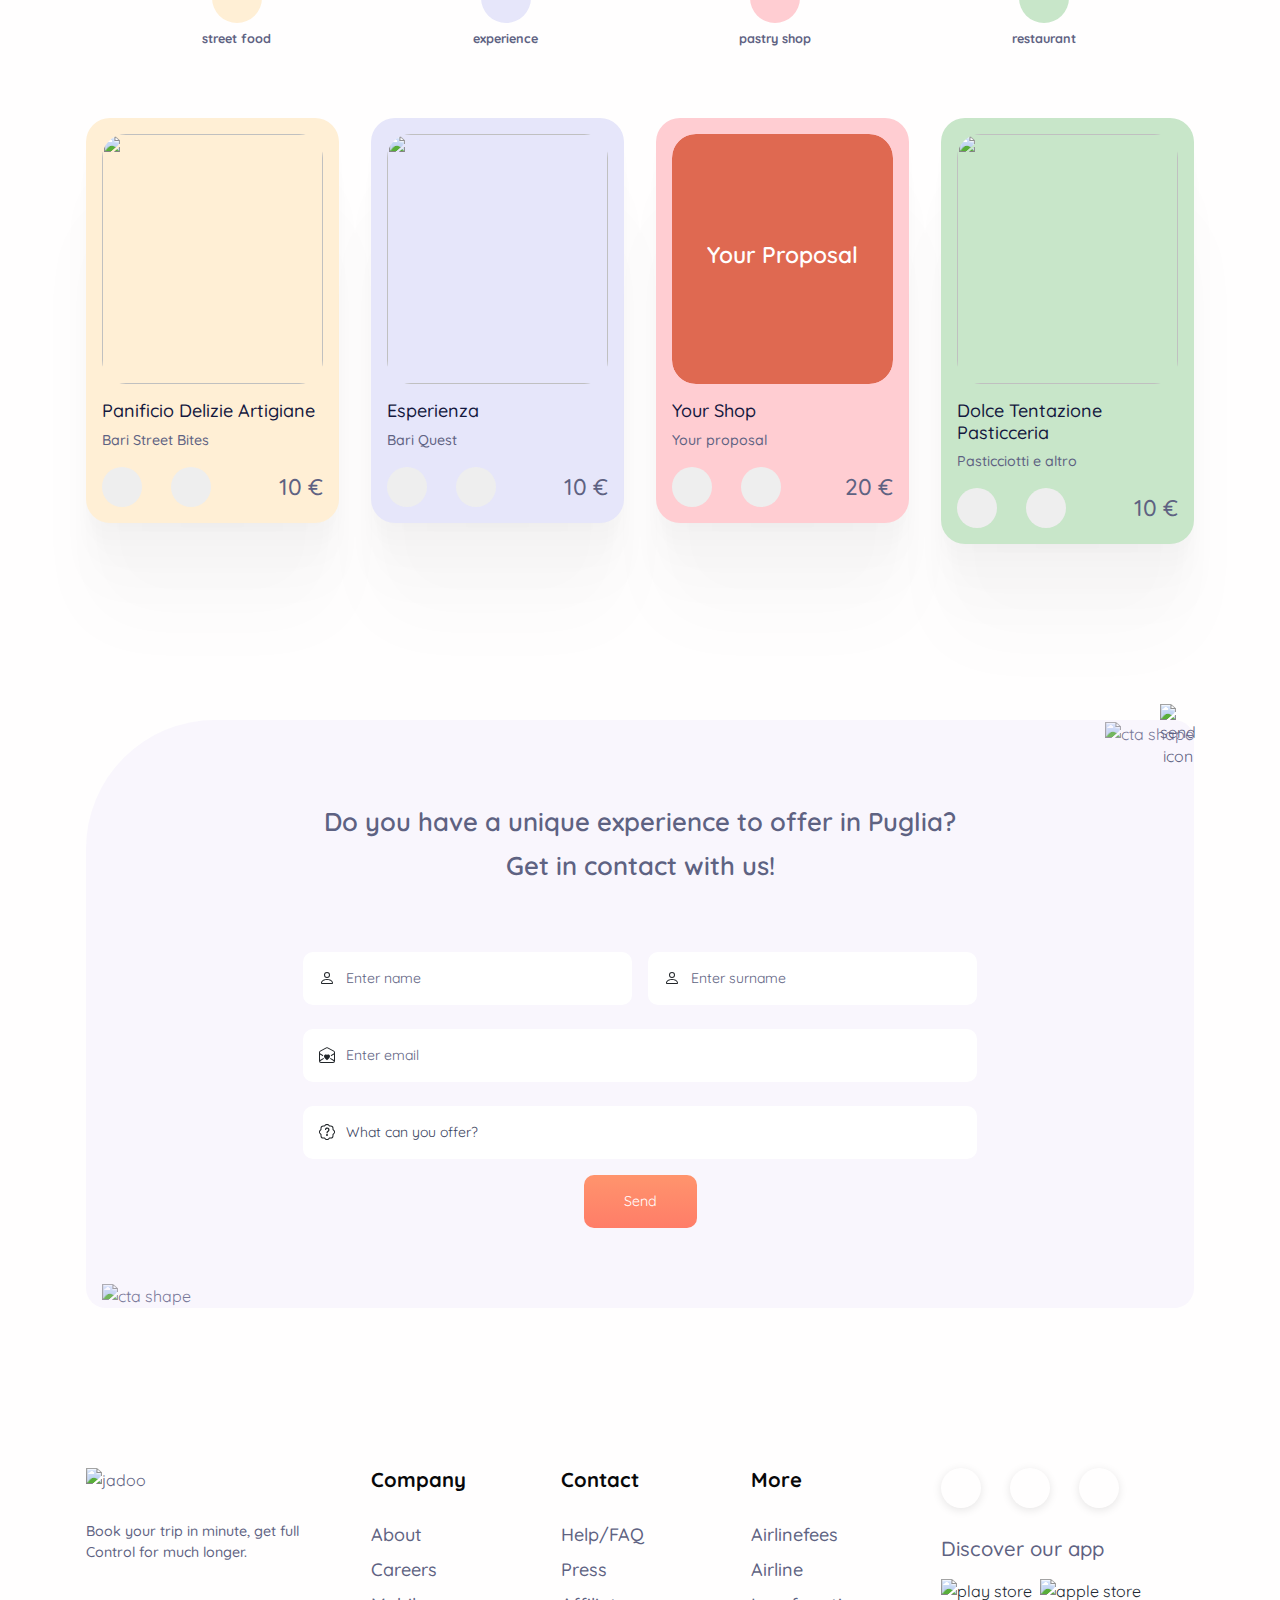
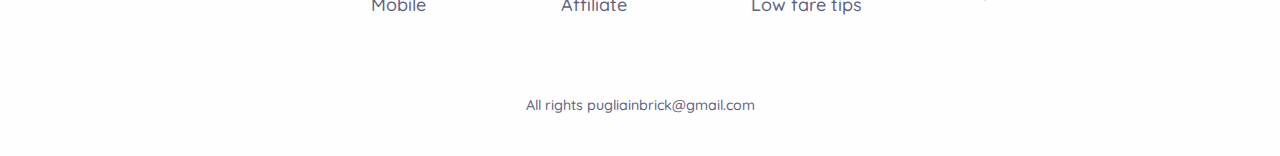
==== commit 636ea9cd: "tante modifiche" ====
--- a/partners.html
+++ b/partners.html
@@ -57,7 +57,7 @@
           <button class="navbar-toggler" type="button" data-bs-toggle="collapse" data-bs-target="#navbarSupportedContent" aria-controls="navbarSupportedContent" aria-expanded="false" aria-label="Toggle navigation"><span class="navbar-toggler-icon"> </span></button>
           <div class="collapse navbar-collapse border-top border-lg-0 mt-4 mt-lg-0" id="navbarSupportedContent">
             <ul class="navbar-nav ms-auto pt-2 pt-lg-0 font-base align-items-lg-center align-items-start">
-              <li class="nav-item px-3 px-xl-4"><a class="nav-link fw-medium" aria-current="page" href="#service">For Partners</a></li>
+              <li class="nav-item px-3 px-xl-4"><a class="nav-link fw-medium" aria-current="page" href="#service"><span class="en">For Partners</span><span class="it">Per i Partner</span></a></li>
               <li class="nav-item dropdown px-3 px-lg-0"> <a class="d-inline-block ps-0 py-2 pe-3 text-decoration-none dropdown-toggle fw-medium" href="#" id="navbarDropdown" role="button" data-bs-toggle="dropdown" aria-expanded="false">EN</a>
                 <ul class="dropdown-menu dropdown-menu-end border-0 shadow-lg" style="border-radius:0.3rem;" aria-labelledby="navbarDropdown">
                   <li><a class="dropdown-item" id="en-item">EN</a></li>
@@ -131,7 +131,7 @@
                 <div class="col-6 col-sm-6 col-md-6 col-lg-3">
                   <div class="counter-wrap">
                     <div class="counter">
-                      <span class="" data-number="128">0</span>
+                      <span class="" data-number="128" style="font-weight: bold;">0</span>
                     </div>
                     <span class="caption"><span class="en">Potential Reach</span><span class="it">Reach Potenziale</span></span>
                   </div>
@@ -156,9 +156,48 @@
             <h3 class="fs-xl-10 fs-lg-8 fs-7 fw-bold font-cursive text-capitalize"><span class="en">Join our proposal!</span><span class="it">Entra a far parte della nostra proposta!</span></h3>
           </div>
 
+          <div class="mb-7 text-center">
+            <div class="step-container_horizontal">
+              <div class="step-item_horizontal">
+                <div class="step-icon_horizontal color-pastel-1 rounded-circle"></div>
+                <div class="step-content_horizontal">
+                  <h5 class="text-secondary fw-bold fs--2">
+                    <span class="en">street food</span><span class="it">street food</span>
+                  </h5>
+                </div>
+              </div>
+              <div class="step-item_horizontal">
+                <div class="step-icon_horizontal color-pastel-2 rounded-circle"></div>
+                <div class="step-content_horizontal">
+                  <h5 class="text-secondary fw-bold fs--2">
+                    <span class="en">experience</span><span class="it">esperienza</span>
+                  </h5>
+                </div>
+              </div>
+              <div class="step-item_horizontal">
+                <div class="step-icon_horizontal color-pastel-3 rounded-circle"></div>
+                <div class="step-content_horizontal">
+                  <h5 class="text-secondary fw-bold fs--2">
+                    <span class="en">pastry shop</span
+                    ><span class="it">pasticceria</span>
+                  </h5>
+                </div>
+              </div>
+              <div class="step-item_horizontal">
+                <div class="step-icon_horizontal color-pastel-4 rounded-circle"></div>
+                <div class="step-content_horizontal">
+                  <h5 class="text-secondary fw-bold fs--2">
+                    <span class="en">restaurant</span><span class="it">ristorante</span>
+                  </h5>
+                </div>
+              </div>
+            </div>
+          </div>
+
+
           <div class="row">
-            <div class="col-md-4 mb-4">
-              <div class="card-body p-3 rounded shadow">
+            <div class="col-lg-3 col-sm-6 mb-6">
+              <div class="card-body p-3 rounded shadow color-pastel-1">
                 <div class="carousel slide carousel-fix mb-3" data-bs-ride="carousel" data-bs-interval="3500">
                   <div class="carousel-inner rounded carousel-inner-fix">
                     <div class="carousel-item active">
@@ -188,8 +227,39 @@
               </div>
             </div>
 
-            <div class="col-md-4 mb-4">
-              <div class="card-body p-3 rounded shadow">
+            <div class="col-lg-3 col-sm-6 mb-6">
+              <div class="card-body p-3 rounded shadow color-pastel-2">
+                <div class="carousel slide carousel-fix mb-3" data-bs-ride="carousel" data-bs-interval="3500">
+                  <div class="carousel-inner rounded carousel-inner-fix">
+                    <div class="carousel-item active">
+                      <img class="w-100" src="public/assets/img/category/focaccia.jpg" alt="">
+                    </div>
+                    <div class="carousel-item">
+                      <img class="w-100" src="public/assets/img/category/panzerotto.jpeg" alt="">
+                    </div>
+                    <div class="carousel-item">
+                      <img class="w-100" src="public/assets/img/category/sgagliozze.jpg" alt="">
+                    </div>
+                  </div>
+                </div>
+                <div>
+                  <h5 class="fw-medium">Esperienza</h5>
+                  <p class="fs--1 mb-3 fw-medium">Bari Quest</p>
+                  <div class="d-flex align-items-center justify-content-between">
+                    <div class="icon-group align-items-center ml-auto">
+                      <span class="btn icon-item"><img src="public/assets/img/steps/instagram.svg" alt="" /></span>
+                      <span class="btn icon-item"> <img src="public/assets/img/steps/map.svg" alt="" /></span>
+                    </div>
+                    <div class="position-relative">
+                      <span class="fs-3 fw-medium">10 €</span>
+                    </div>
+                  </div>
+                </div>
+              </div>
+            </div>
+
+            <div class="col-lg-3 col-sm-6 mb-6">
+              <div class="card-body p-3 rounded shadow color-pastel-3">
                 <div class="carousel slide carousel-fix mb-3" data-bs-ride="carousel" data-bs-interval="3500">
                   <div class="carousel-inner rounded carousel-inner-fix">
                     <div class="carousel-item active">
@@ -215,8 +285,8 @@
               </div>
             </div>
 
-            <div class="col-md-4 mb-4">
-              <div class="card-body p-3 rounded shadow">
+            <div class="col-lg-3 col-sm-6 mb-6">
+              <div class="card-body p-3 rounded shadow color-pastel-4">
                 <div class="carousel slide carousel-fix mb-3" data-bs-ride="carousel" data-bs-interval="3500">
                   <div class="carousel-inner rounded carousel-inner-fix">
                     <div class="carousel-item active">
--- a/public/assets/css/theme.css
+++ b/public/assets/css/theme.css
@@ -20008,8 +20008,4 @@
   object-fit: cover;
   width: 100%;
   height: 100%;
-}
-
-#unlock-button{
-  display: none;
 }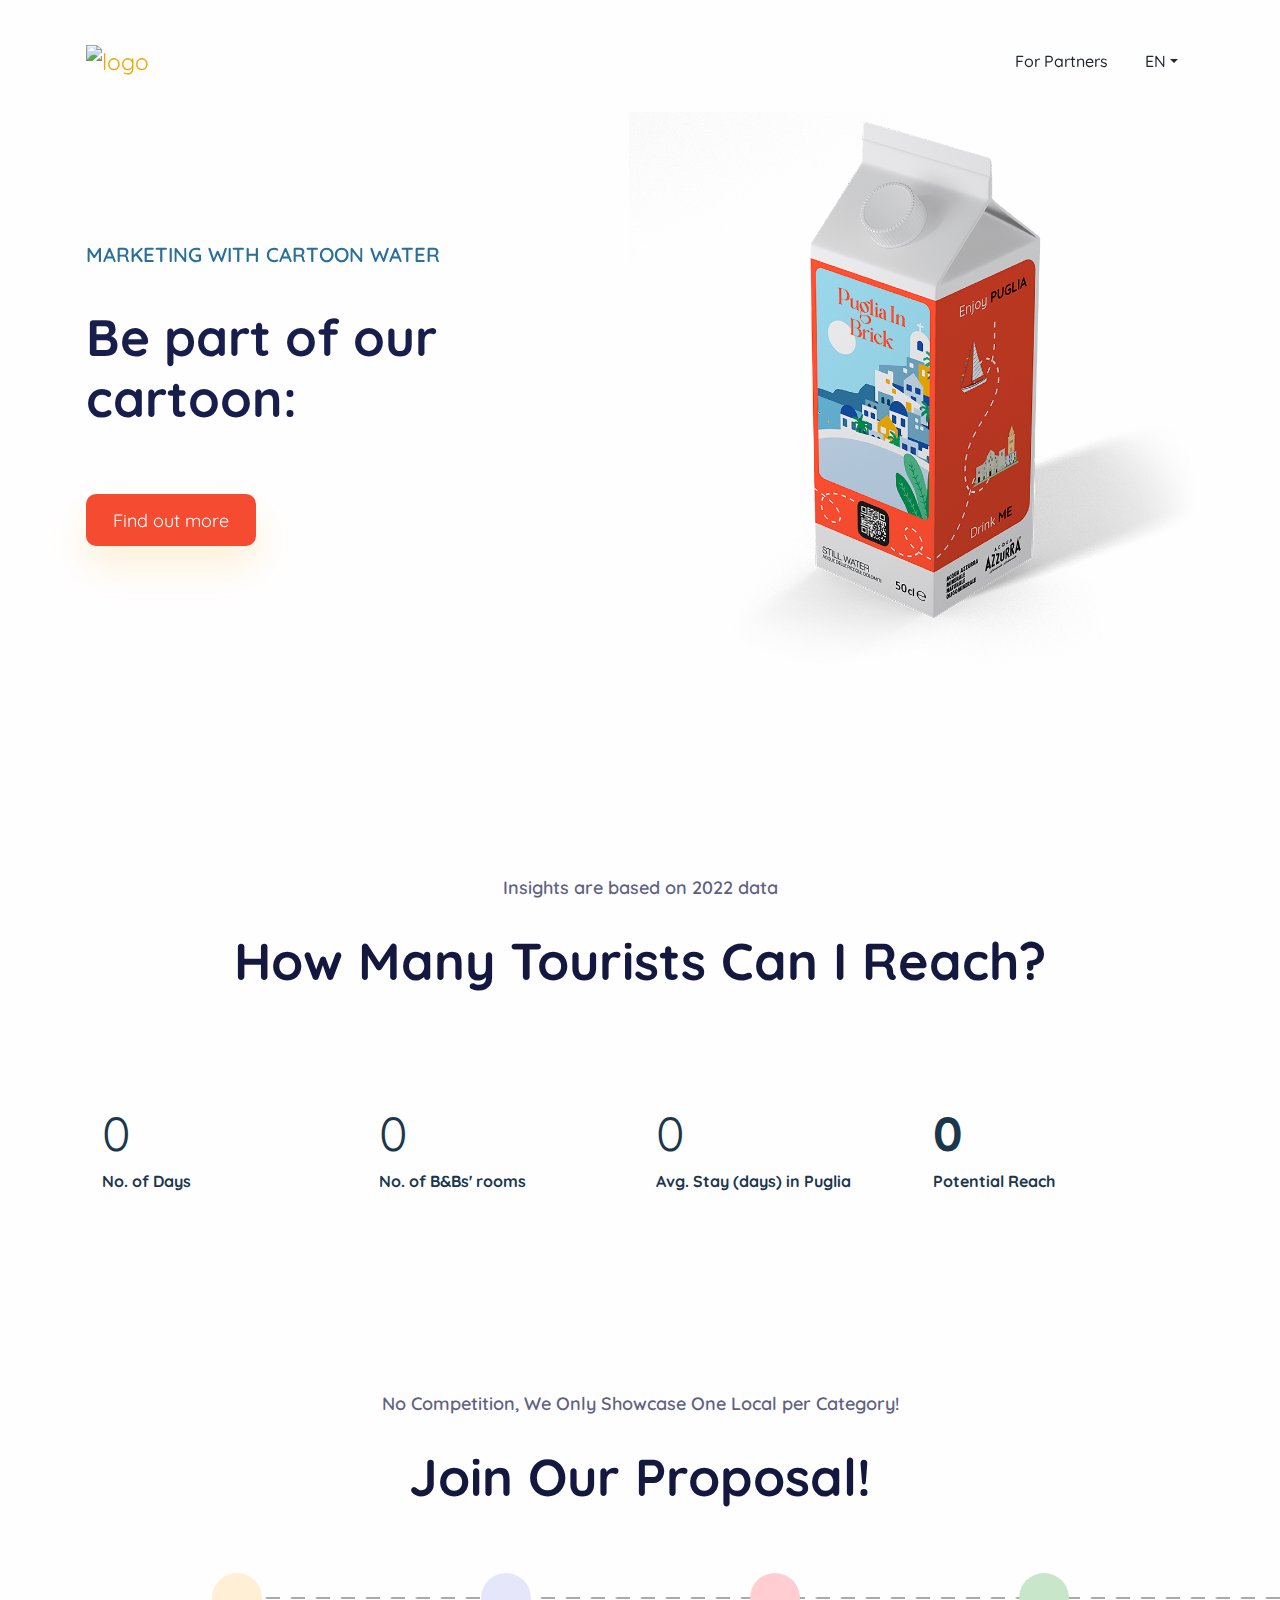
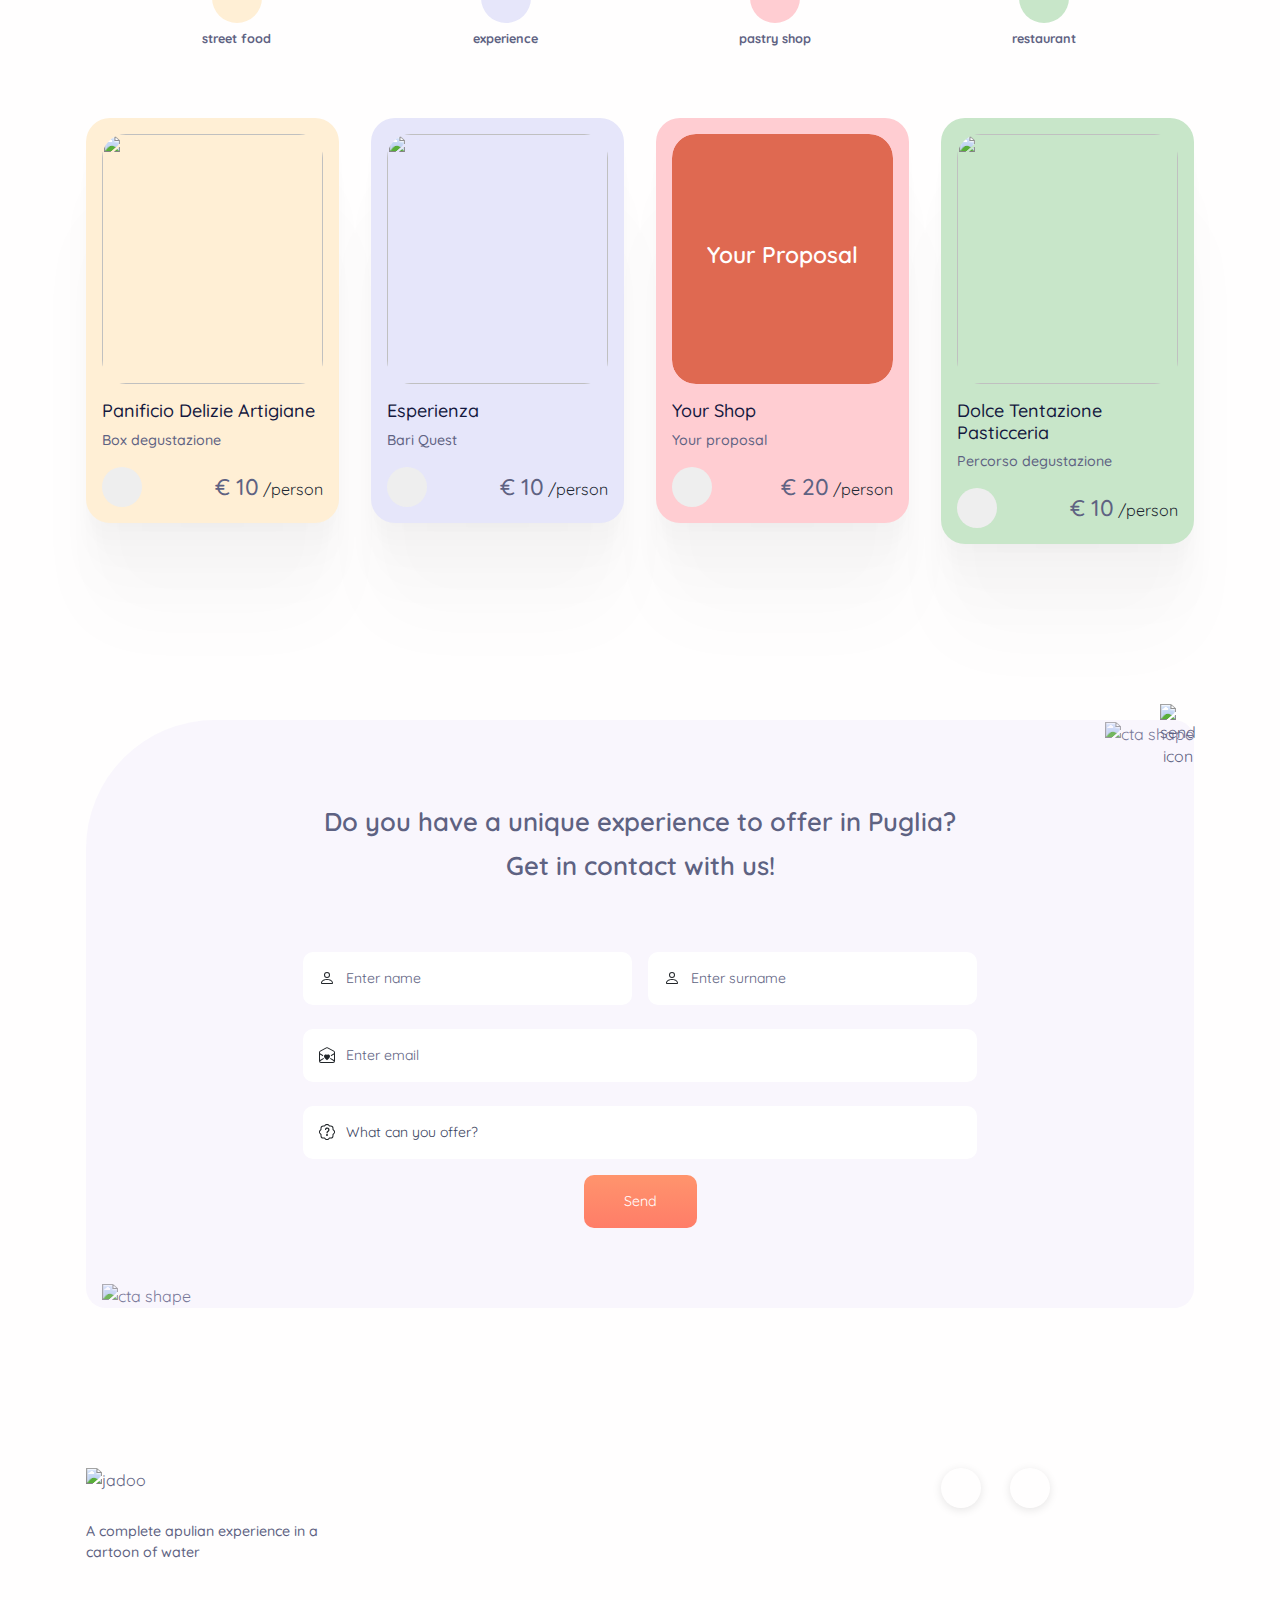
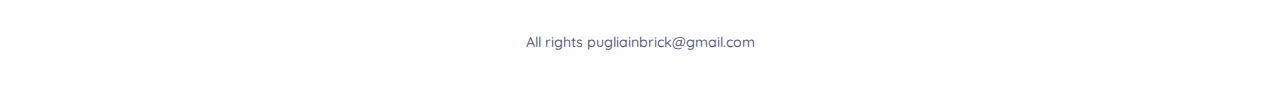
==== commit 68bf9797: "tanto" ====
--- a/partners.html
+++ b/partners.html
@@ -213,14 +213,13 @@
                 </div>
                 <div>
                   <h5 class="fw-medium">Panificio Delizie Artigiane</h5>
-                  <p class="fs--1 mb-3 fw-medium">Bari Street Bites</p>
+                  <p class="fs--1 mb-3 fw-medium">Box degustazione</p>
                   <div class="d-flex align-items-center justify-content-between">
                     <div class="icon-group align-items-center ml-auto">
-                      <span class="btn icon-item"><img src="public/assets/img/steps/instagram.svg" alt="" /></span>
                       <span class="map-button btn icon-item"> <img src="public/assets/img/steps/map.svg" alt="" /></span>
                     </div>
                     <div class="position-relative">
-                      <span class="fs-3 fw-medium">10 €</span>
+                      <span class="fs-3 fw-medium">€ 10</span> <medium class="text-dark"><span class="en">/person</span><span class="it">/persona</span></medium>
                     </div>
                   </div>
                 </div>
@@ -247,11 +246,10 @@
                   <p class="fs--1 mb-3 fw-medium">Bari Quest</p>
                   <div class="d-flex align-items-center justify-content-between">
                     <div class="icon-group align-items-center ml-auto">
-                      <span class="btn icon-item"><img src="public/assets/img/steps/instagram.svg" alt="" /></span>
                       <span class="btn icon-item"> <img src="public/assets/img/steps/map.svg" alt="" /></span>
                     </div>
                     <div class="position-relative">
-                      <span class="fs-3 fw-medium">10 €</span>
+                      <span class="fs-3 fw-medium">€ 10</span> <medium class="text-dark"><span class="en">/person</span><span class="it">/persona</span></medium>
                     </div>
                   </div>
                 </div>
@@ -274,11 +272,10 @@
                   <p class="fs--1 mb-3 fw-medium"><span class="en">Your proposal</span><span class="it">La tua Proposta</span></p>
                   <div class="d-flex align-items-center justify-content-between">
                     <div class="icon-group align-items-center ml-auto">
-                      <span class="btn icon-item"><img src="public/assets/img/steps/instagram.svg" alt="" /></span>
                       <span class="map-button btn icon-item"> <img src="public/assets/img/steps/map.svg" alt="" /></span>
                     </div>
                     <div class="position-relative">
-                      <span class="fs-3 fw-medium">20 €</span>
+                      <span class="fs-3 fw-medium">€ 20</span> <medium class="text-dark"><span class="en">/person</span><span class="it">/persona</span></medium>
                     </div>
                   </div>
                 </div>
@@ -299,14 +296,13 @@
                 </div>
                 <div>
                   <h5 class="fw-medium">Dolce Tentazione Pasticceria</h5>
-                  <p class="fs--1 mb-3 fw-medium">Pasticciotti e altro</p>
+                  <p class="fs--1 mb-3 fw-medium">Percorso degustazione</p>
                   <div class="d-flex align-items-center justify-content-between">
                     <div class="icon-group align-items-center ml-auto">
-                      <span class="btn icon-item"><img src="public/assets/img/steps/instagram.svg" alt="" /></span>
                       <span class="map-button btn icon-item"> <img src="public/assets/img/steps/map.svg" alt="" /></span>
                     </div>
                     <div class="position-relative">
-                      <span class="fs-3 fw-medium">10 €</span>
+                      <span class="fs-3 fw-medium">€ 10</span> <medium class="text-dark"><span class="en">/person</span><span class="it">/persona</span></medium>
                     </div>
                   </div>
                 </div>
@@ -550,40 +546,13 @@
       <!-- ============================================-->
       <!-- <section> begin ============================-->
       <section class="pb-0 pb-lg-4">
-
         <div class="container">
-          <div class="row">
+          <div class="row d-flex justify-content-between">
             <div class="col-lg-3 col-md-7 col-12 mb-4 mb-md-6 mb-lg-0 order-0"> <img class="mb-4" src="public/assets/img/logo_v1.png" width="150" alt="jadoo" />
-              <p class="fs--1 text-secondary mb-0 fw-medium">Book your trip in minute, get full Control for much longer.</p>
-            </div>
-            <div class="col-lg-2 col-md-4 mb-4 mb-lg-0 order-lg-1 order-md-2">
-              <h4 class="footer-heading-color fw-bold font-sans-serif mb-3 mb-lg-4">Company</h4>
-              <ul class="list-unstyled mb-0">
-                <li class="mb-2"><a class="link-900 fs-1 fw-medium text-decoration-none" href="#!">About</a></li>
-                <li class="mb-2"><a class="link-900 fs-1 fw-medium text-decoration-none" href="#!">Careers</a></li>
-                <li class="mb-2"><a class="link-900 fs-1 fw-medium text-decoration-none" href="#!">Mobile</a></li>
-              </ul>
-            </div>
-            <div class="col-lg-2 col-md-4 mb-4 mb-lg-0 order-lg-2 order-md-3">
-              <h4 class="footer-heading-color fw-bold font-sans-serif mb-3 mb-lg-4">Contact</h4>
-              <ul class="list-unstyled mb-0">
-                <li class="mb-2"><a class="link-900 fs-1 fw-medium text-decoration-none" href="#!">Help/FAQ</a></li>
-                <li class="mb-2"><a class="link-900 fs-1 fw-medium text-decoration-none" href="#!">Press</a></li>
-                <li class="mb-2"><a class="link-900 fs-1 fw-medium text-decoration-none" href="#!">Affiliate</a></li>
-              </ul>
-            </div>
-            <div class="col-lg-2 col-md-4 mb-4 mb-lg-0 order-lg-3 order-md-4">
-              <h4 class="footer-heading-color fw-bold font-sans-serif mb-3 mb-lg-4">More</h4>
-              <ul class="list-unstyled mb-0">
-                <li class="mb-2"><a class="link-900 fs-1 fw-medium text-decoration-none" href="#!">Airlinefees</a></li>
-                <li class="mb-2"><a class="link-900 fs-1 fw-medium text-decoration-none" href="#!">Airline</a></li>
-                <li class="mb-2"><a class="link-900 fs-1 fw-medium text-decoration-none" href="#!">Low fare tips</a></li>
-              </ul>
+              <p class="fs--1 text-secondary mb-0 fw-medium"><span class="en">A complete apulian experience in a cartoon of water</span><span class="it">Un'esperienza pugliese completa in un brick d'acqua</span></p>
             </div>
             <div class="col-lg-3 col-md-5 col-12 mb-4 mb-md-6 mb-lg-0 order-lg-4 order-md-1">
-              <div class="icon-group mb-4"> <a class="text-decoration-none icon-item shadow-social" id="facebook" href="#!"><i class="fab fa-facebook-f"> </i></a><a class="text-decoration-none icon-item shadow-social" id="instagram" href="#!"><i class="fab fa-instagram"> </i></a><a class="text-decoration-none icon-item shadow-social" id="twitter" href="#!"><i class="fab fa-twitter"> </i></a></div>
-              <h4 class="fw-medium font-sans-serif text-secondary mb-3">Discover our app</h4>
-              <div class="d-flex align-items-center"> <a href="#!"> <img class="me-2" src="public/assets/img/play-store.png" alt="play store" /></a><a href="#!"> <img src="public/assets/img/apple-store.png" alt="apple store" /></a></div>
+              <div class="icon-group mb-4"> <a class="text-decoration-none icon-item shadow-social" id="facebook" href="#!"><i class="fab fa-facebook-f"> </i></a><a class="text-decoration-none icon-item shadow-social" id="instagram" href="#!"><i class="fab fa-instagram"> </i></a></div>
             </div>
           </div>
         </div><!-- end of .container-->
@@ -621,6 +590,19 @@
     <script>
 
       $(document).ready(function(){
+        /*Prima apertura*/
+        if(navigator.language == 'it-IT' && ! localStorage.getItem('language') ){
+            $('.it').show();
+            $('.en').hide();
+            $('#navbarDropdown').text('IT');
+            localStorage.setItem('language', 'IT');
+        }else if(navigator.language != 'it-IT' && ! localStorage.getItem('language') ){
+            $('.en').show();
+            $('.it').hide();
+            $('#navbarDropdown').text('EN');
+            localStorage.setItem('language', 'EN');
+        }
+
         if (localStorage.getItem('language') == 'IT'){
           $('.it').show();
           $('.en').hide();
--- a/public/assets/css/theme.css
+++ b/public/assets/css/theme.css
@@ -5601,7 +5601,6 @@
 .alert {
   position: relative;
   padding: 1rem 1rem;
-  margin-bottom: 1rem;
   border: 1px solid transparent;
   border-radius: 1.5rem;
 }
@@ -8555,6 +8554,12 @@
   margin-top: 2.5rem !important;
 }
 
+@media (max-width: 1023px) {
+  .mobile-mt-5 {
+    margin-top: 3rem !important; /* Adjust this value as needed */
+  }
+}
+
 .mt-6 {
   margin-top: 3rem !important;
 }
@@ -18750,6 +18755,13 @@
   background-repeat: no-repeat;
   z-index: 0;
 }
+
+@media (max-width: 767px) {
+  .bg-holder {
+    display: none;
+  }
+}
+
 
 .bg-holder.bg-right {
   left: auto;
@@ -19508,18 +19520,17 @@
   margin-bottom: 5px;
   position: relative;
   z-index: 1;
-  text-align: left;
 }
 
 @media (min-width: 1200px) {
   .hero-title {
-    font-size: 3.5rem;
+    font-size: 3.2rem;
   }
 }
 
 @media (min-width: 1400px) {
   .hero-title {
-    font-size: 4rem;
+    font-size: 3.5rem;
   }
 }
 
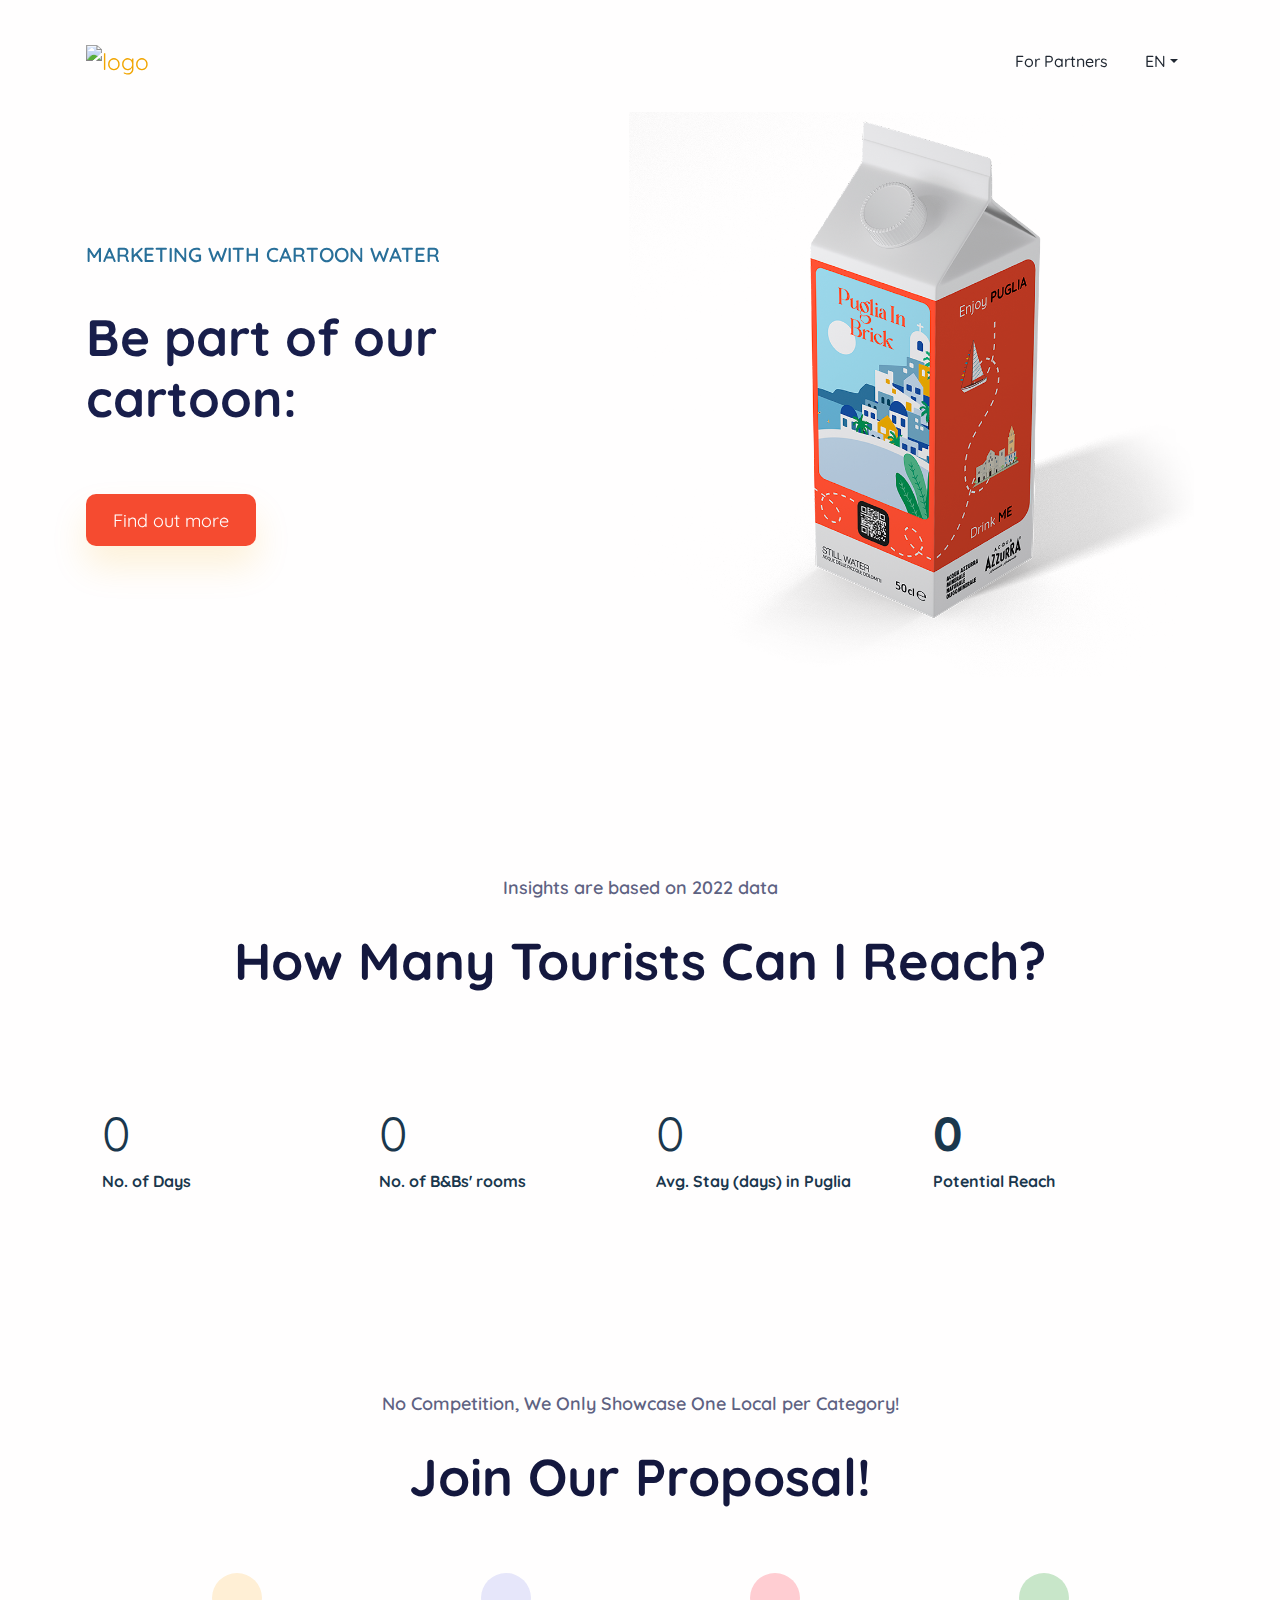
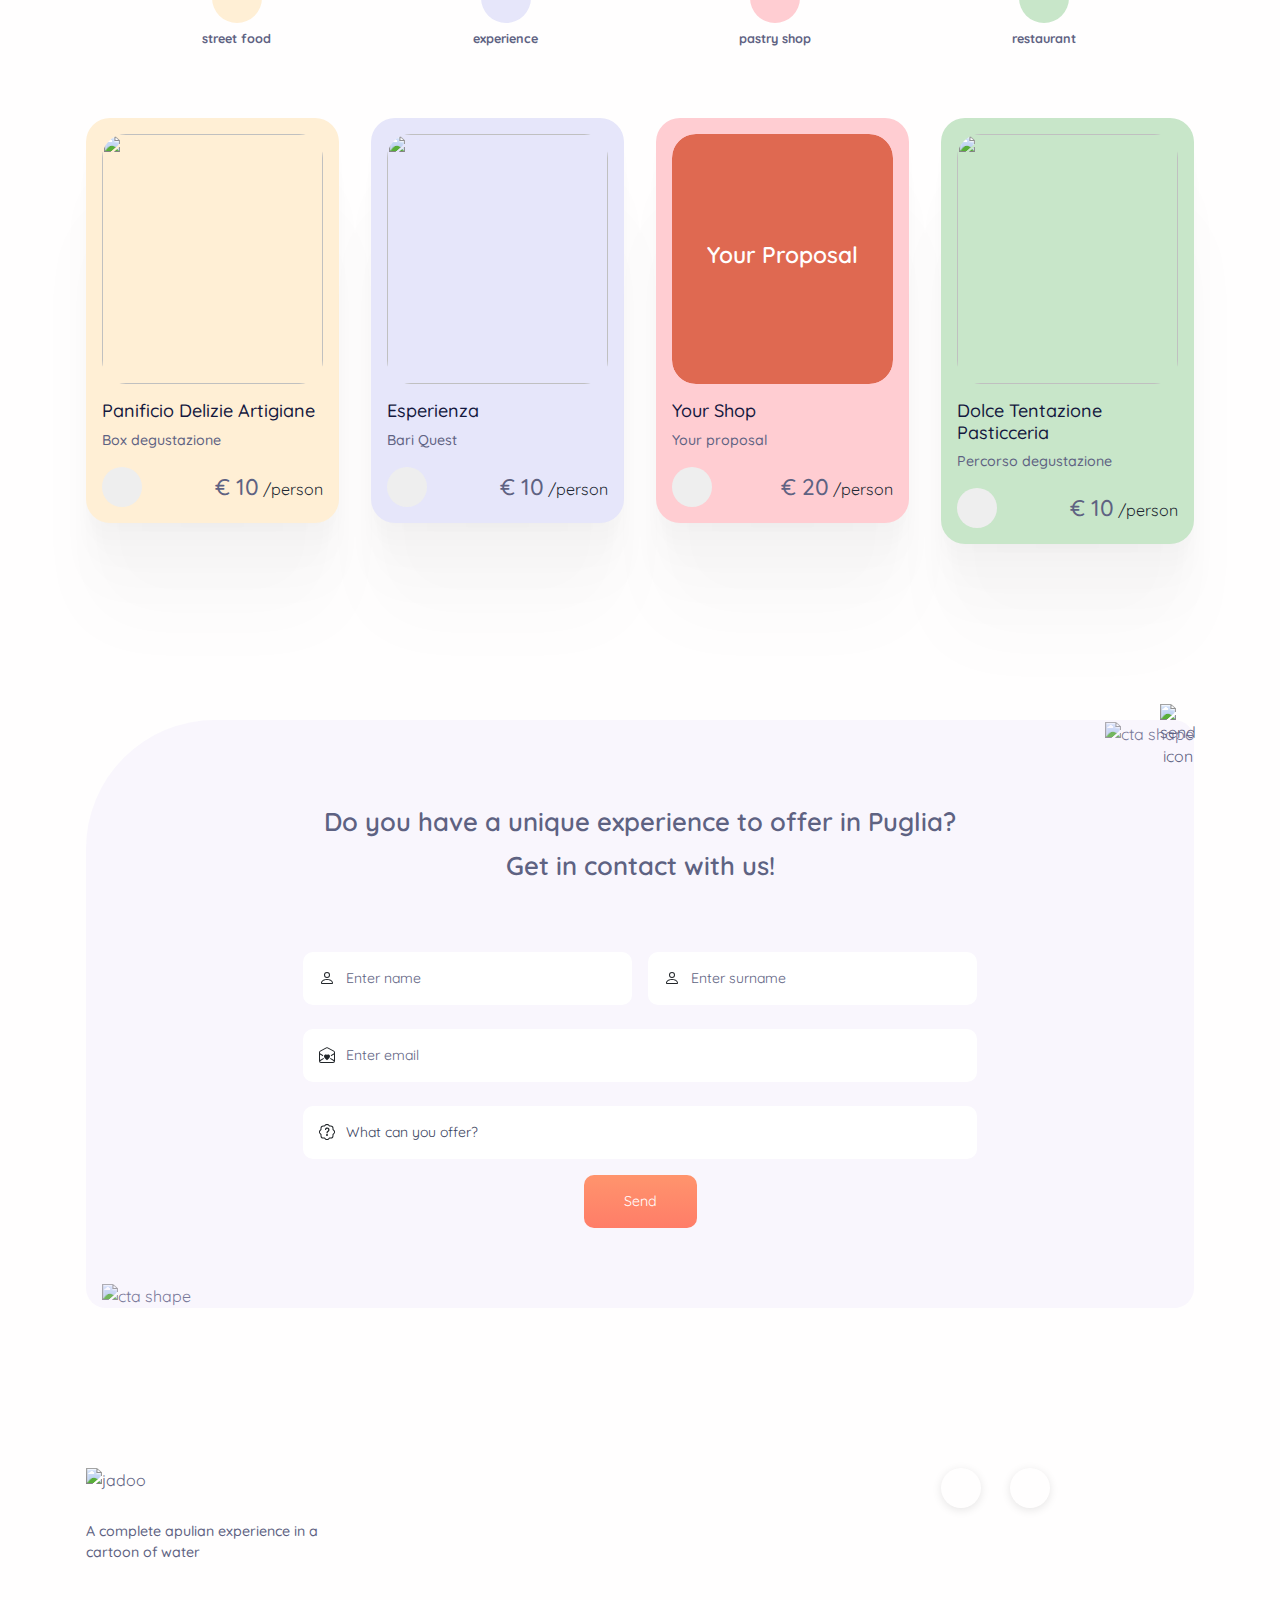
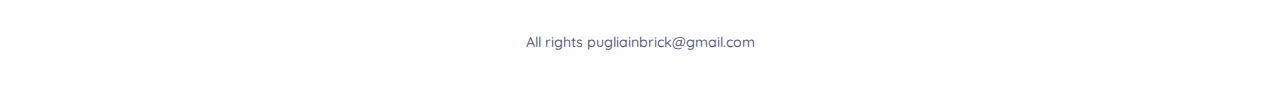
==== commit da010389: "qr code" ====
--- a/partners.html
+++ b/partners.html
@@ -159,7 +159,7 @@
           <div class="mb-7 text-center">
             <div class="step-container_horizontal">
               <div class="step-item_horizontal">
-                <div class="step-icon_horizontal color-pastel-1 rounded-circle"></div>
+                <div class="step-icon_horizontal color-pastel-1 rounded-circle" id="partenza"></div>
                 <div class="step-content_horizontal">
                   <h5 class="text-secondary fw-bold fs--2">
                     <span class="en">street food</span><span class="it">street food</span>
@@ -184,7 +184,7 @@
                 </div>
               </div>
               <div class="step-item_horizontal">
-                <div class="step-icon_horizontal color-pastel-4 rounded-circle"></div>
+                <div class="step-icon_horizontal color-pastel-4 rounded-circle" id="arrivo"></div>
                 <div class="step-content_horizontal">
                   <h5 class="text-secondary fw-bold fs--2">
                     <span class="en">restaurant</span><span class="it">ristorante</span>
@@ -585,45 +585,12 @@
     <script src="public/assets/js/jquery-3.4.1.min.js"></script>
     <script src="public/assets/js/jquery.animateNumber.min.js"></script>
     <script src="public/assets/js/typed.js"></script>
-    
+    <script src="public/assets/js/my_js.js"></script>
 
     <script>
 
       $(document).ready(function(){
-        /*Prima apertura*/
-        if(navigator.language == 'it-IT' && ! localStorage.getItem('language') ){
-            $('.it').show();
-            $('.en').hide();
-            $('#navbarDropdown').text('IT');
-            localStorage.setItem('language', 'IT');
-        }else if(navigator.language != 'it-IT' && ! localStorage.getItem('language') ){
-            $('.en').show();
-            $('.it').hide();
-            $('#navbarDropdown').text('EN');
-            localStorage.setItem('language', 'EN');
-        }
-
-        if (localStorage.getItem('language') == 'IT'){
-          $('.it').show();
-          $('.en').hide();
-          $('#navbarDropdown').text('IT');
-        }
-        
-        // Imposta l'azione per #it-item
-        $("#it-item").click(function(){
-            localStorage.setItem('language', 'IT');
-            $('.it').show();
-            $('.en').hide();
-            $('#navbarDropdown').text('IT');
-        });
-
-        // Imposta l'azione per #en-item
-        $("#en-item").click(function(){
-          localStorage.setItem('language', 'EN');
-            $('.en').show();
-            $('.it').hide();
-            $('#navbarDropdown').text('EN');
-        });
+        document_ready();
 
         // Incrementa i contatori al caricamento della pagina
         $('.counter > span').each(function(){
@@ -642,12 +609,11 @@
         });
 
         $('.carousel').carousel();
-
-      
-
+        
         $('.map-button').click(function(){
           window.open("https://www.google.com/maps/place/Magda/@41.1198904,16.8686323,17z/data=!4m14!1m7!3m6!1s0x1347e85dd679a98f:0xb4944627b38db51!2sMagda!8m2!3d41.1198864!4d16.8712072!16s%2Fg%2F1tfy4p4f!3m5!1s0x1347e85dd679a98f:0xb4944627b38db51!8m2!3d41.1198864!4d16.8712072!16s%2Fg%2F1tfy4p4f?entry=ttu");
         });
+
       });
 
       
--- a/public/assets/css/theme.css
+++ b/public/assets/css/theme.css
@@ -19850,13 +19850,18 @@
   padding: 0 1rem;
 }
 
+:root {
+  --distance: 0; /* Definisci una variabile CSS per la distanza */
+  --left: 0; /* Definisci una variabile CSS per la distanza */
+}
+
+
 .step-container_horizontal::before {
   content: "";
   position: absolute;
-  top: 30%;
-  left: 13%;
-  width: 100%;
   height: 2px;
+  left: var(--left);
+  top: 35%;
   background: repeating-linear-gradient(
     to right,
     transparent 0 10px,
@@ -19865,97 +19870,15 @@
   animation: drawLineHorizontal 6s ease-in-out infinite;
 }
 
+
 @keyframes drawLineHorizontal {
   0% {
     width: 0;
   }
   100% {
-    width: 75%;
-  }
-}
-
-
-/* Desktop */
-@media (min-width: 1024px) {
-  .step-container_horizontal::before {
-    content: "";
-    position: absolute;
-    top: 30%;
-    left: 13%;
-    width: 100%;
-    height: 2px;
-    background: repeating-linear-gradient(
-      to right,
-      transparent 0 10px,
-      #aaa 12px 25px
-    );
-    animation: drawLineHorizontal 6s ease-in-out infinite;
-  }
-
-  @keyframes drawLineHorizontal {
-    0% {
-      width: 0;
-    }
-    100% {
-      width: calc(100vw - 50%);
-    }
-  }
-}
-
-/* Tablet */
-@media (min-width: 768px) and (max-width: 1023px) {
-  .step-container_horizontal::before {
-    content: "";
-    position: absolute;
-    top: 30%;
-    left: 13%;
-    width: 100%;
-    height: 2px;
-    background: repeating-linear-gradient(
-      to right,
-      transparent 0 10px,
-      #aaa 12px 25px
-    );
-    animation: drawLineHorizontal 6s ease-in-out infinite;
-  }
-
-  @keyframes drawLineHorizontal {
-    0% {
-      width: 0;
-    }
-    100% {
-      width: calc(100vw - 50%);
-    }
-  }
-}
-
-/* Mobile */
-@media (max-width: 767px) {
-  .step-container_horizontal::before {
-    content: "";
-    position: absolute;
-    top: 30%;
-    left: 13%;
-    width: 100%;
-    height: 2px;
-    background: repeating-linear-gradient(
-      to right,
-      transparent 0 10px,
-      #aaa 12px 25px
-    );
-    animation: drawLineHorizontal 6s ease-in-out infinite;
-  }
-
-  @keyframes drawLineHorizontal {
-    0% {
-      width: 0;
-    }
-    100% {
-      width: calc(100vw - 35%);
-    }
-  }
-}
-
+    width: var(--distance); /* Usa la variabile CSS per la distanza */
+  }
+}
 
 
 .step-item_horizontal {
@@ -20019,4 +19942,8 @@
   object-fit: cover;
   width: 100%;
   height: 100%;
+}
+
+.qr_code{
+  display:none;
 }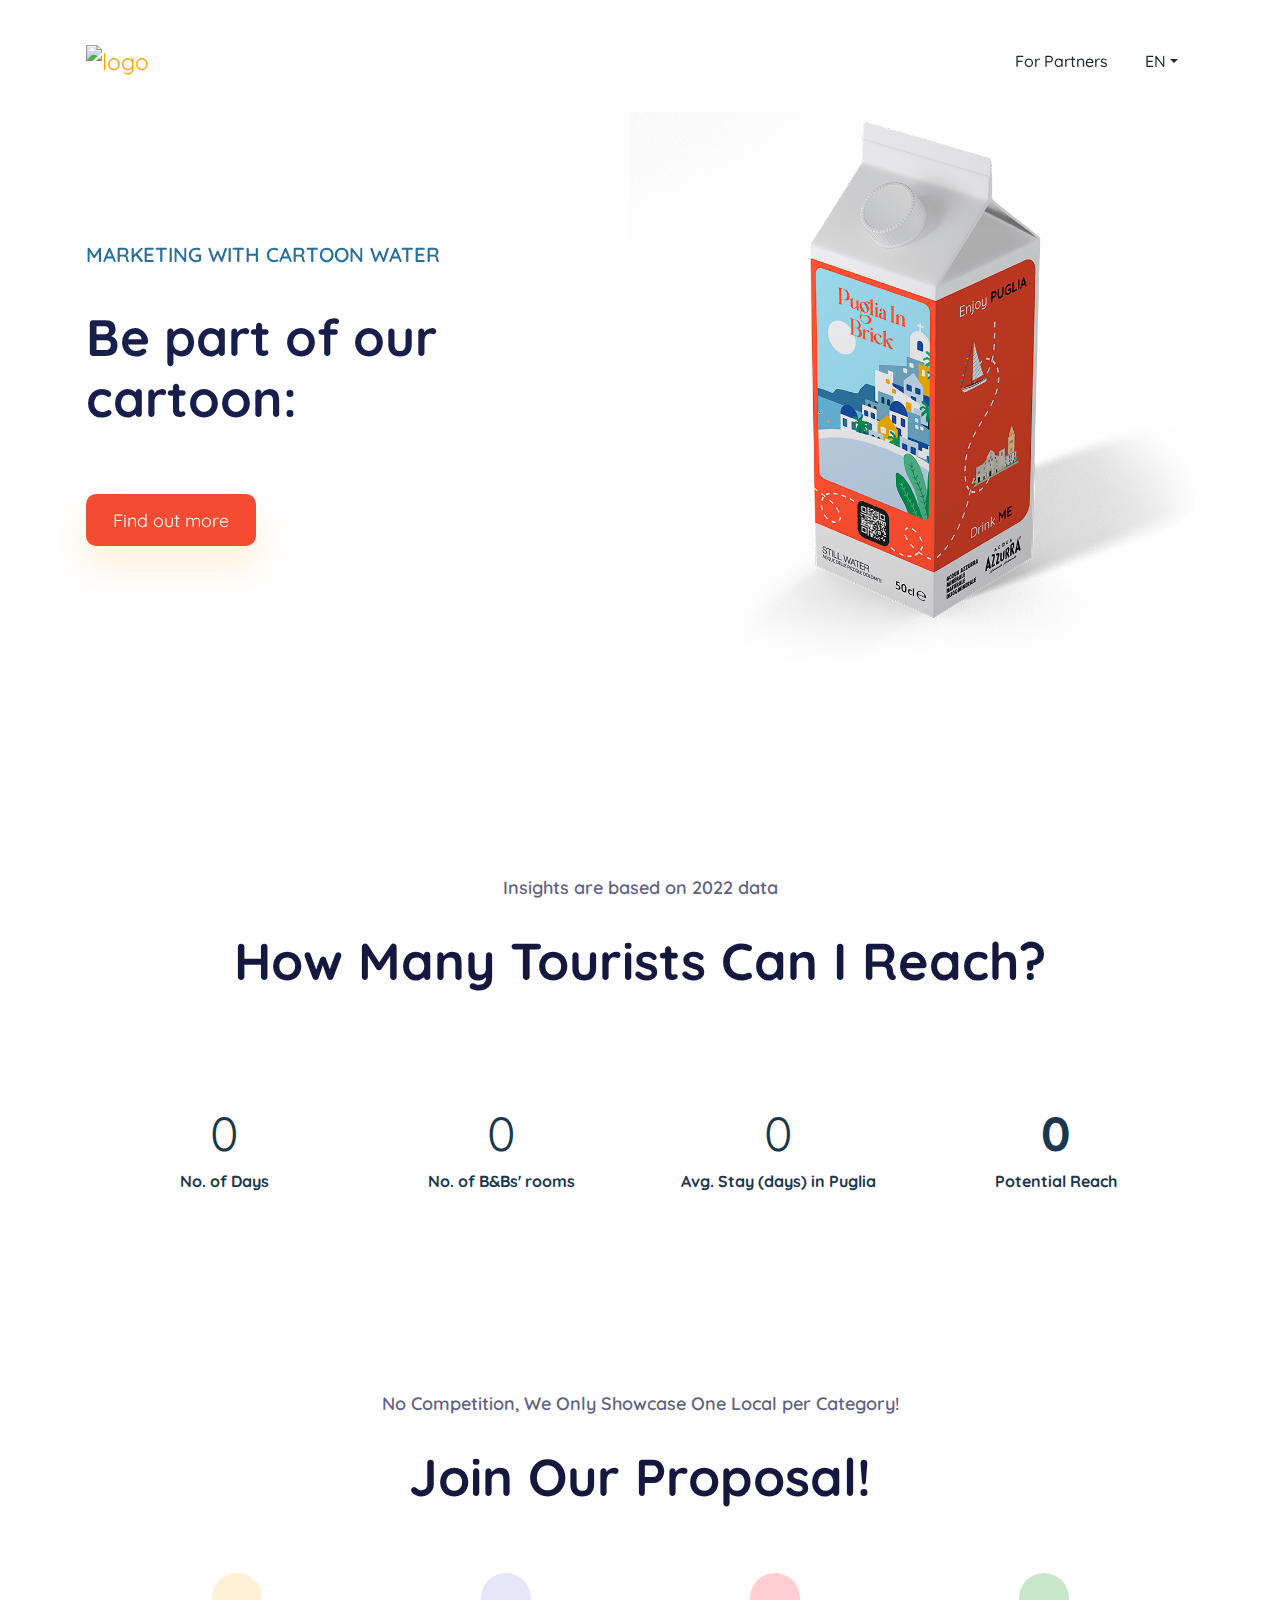
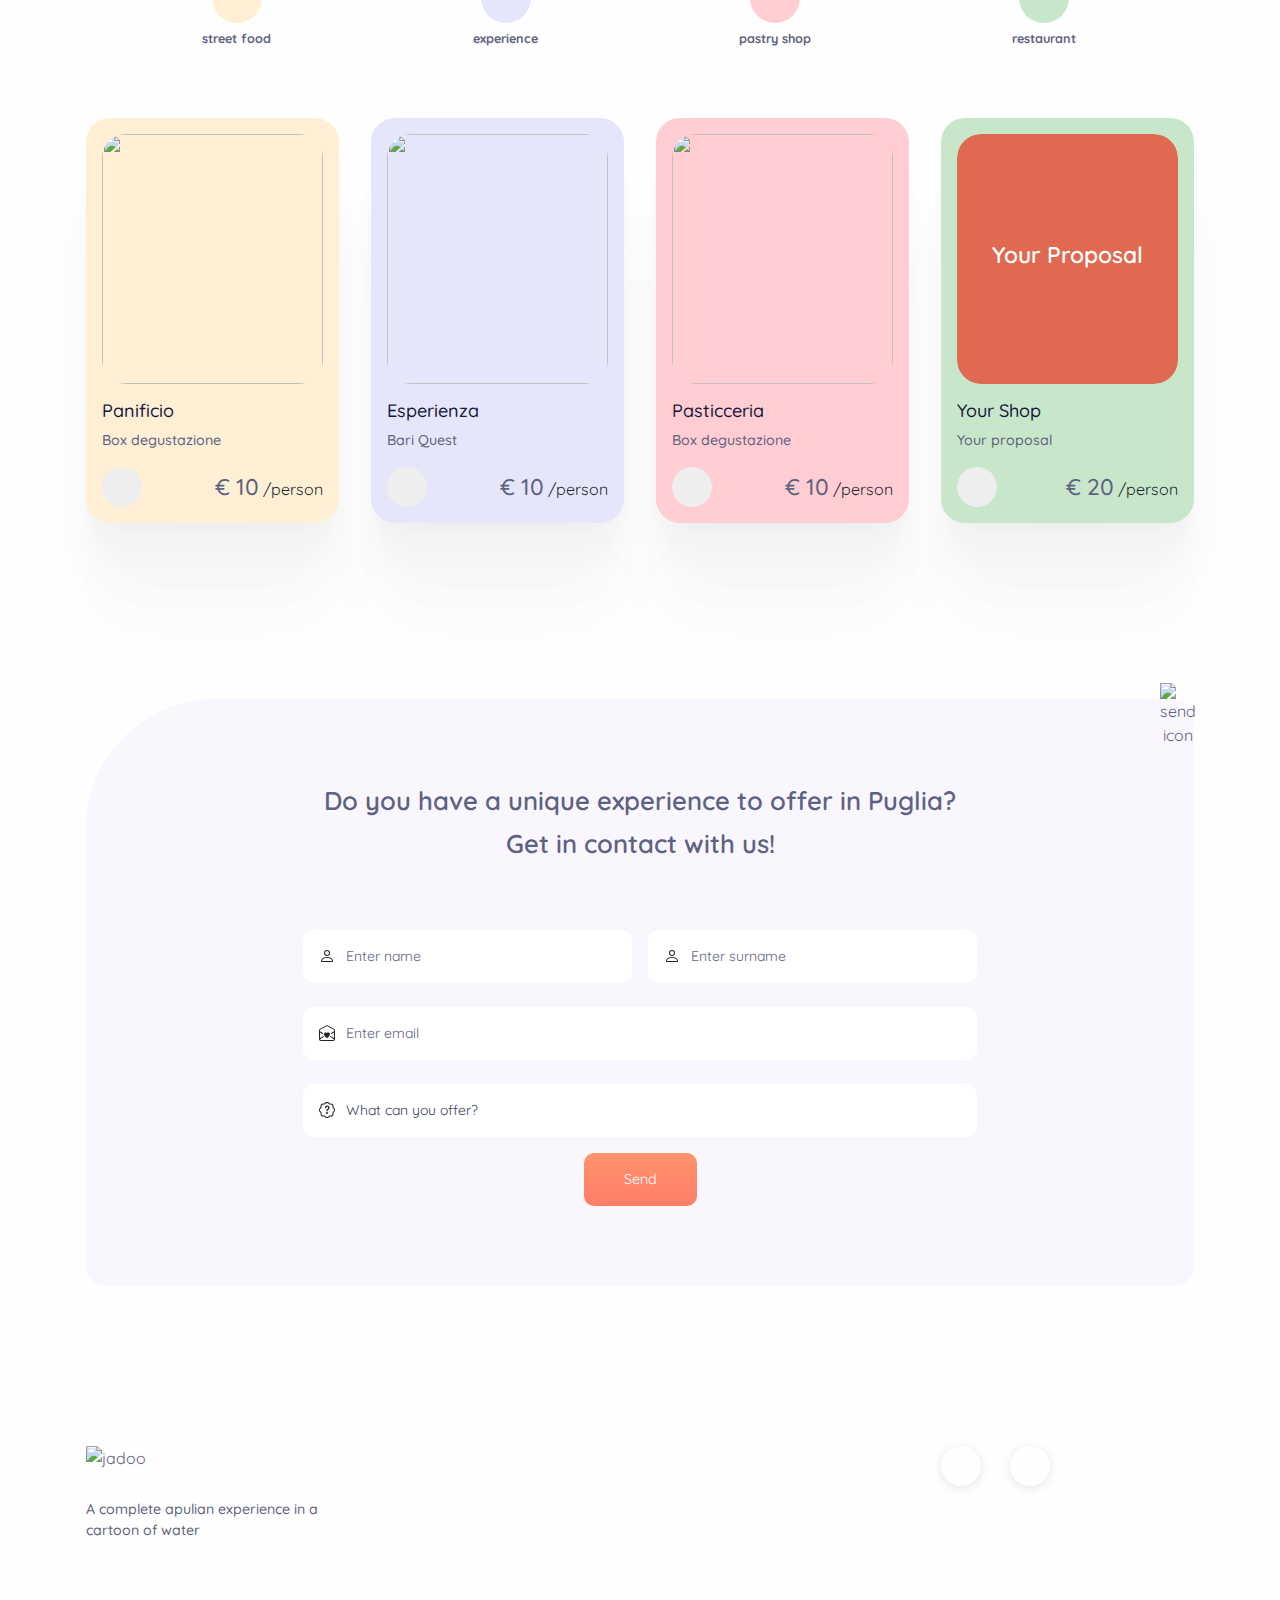
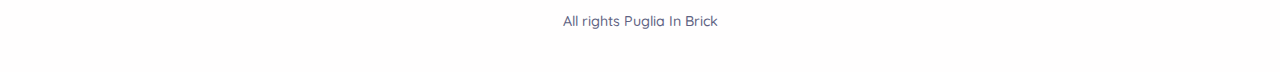
==== commit 87e8d213: "proposals" ====
--- a/partners.html
+++ b/partners.html
@@ -75,9 +75,7 @@
 
         <div class="container">
             <div class="row align-items-center">
-                <div class="col-md-5 col-lg-6 order-0 order-md-1 text-end">
-                    <img class="pt-7 pt-md-0 hero-img" src="public/assets/img/brick.png" alt="hero-header" />
-                </div>
+                
                 <div class="col-md-7 col-lg-6 text-md-start text-center py-6">
                     <h4 class="text-danger mb-3"><p class="en">MARKETING WITH CARTOON WATER</p><p class="it">COMUNICHIAMO CON UN BRICK D'ACQUA</p></h4><br/>
                     <h1 class="hero-title"><p class="en">Be part of our cartoon: <span class="typed-words-en"></span></p> <p class="it">Diventa parte del nostro brick: <br> <span class="typed-words-it"></span></p></h1>
@@ -86,6 +84,10 @@
                         <a class="btn btn-primary btn-lg me-md-4 mb-3 mb-md-0 border-0 primary-btn-shadow" href="#service" role="button"><span class="en">Find out more</span><span class="it">Scopri di più</span></a>
                     </div>
                 </div>
+
+                <div class="col-md-5 col-lg-6 order-0 order-md-1 text-end">
+                  <img class="pt-7 pt-md-0 hero-img" src="public/assets/img/brick.png" alt="hero-header" />
+                </div>
             </div>
         </div>
 
@@ -103,7 +105,7 @@
           </div>
           <div class="untree_co-section count-numbers py-5">
             <div class="container">
-              <div class="row">
+              <div class="row text-center">
                 <div class="col-6 col-sm-6 col-md-6 col-lg-3">
                   <div class="counter-wrap">
                     <div class="counter">
@@ -212,7 +214,7 @@
                   </div>
                 </div>
                 <div>
-                  <h5 class="fw-medium">Panificio Delizie Artigiane</h5>
+                  <h5 class="fw-medium">Panificio</h5>
                   <p class="fs--1 mb-3 fw-medium">Box degustazione</p>
                   <div class="d-flex align-items-center justify-content-between">
                     <div class="icon-group align-items-center ml-auto">
@@ -261,6 +263,33 @@
                 <div class="carousel slide carousel-fix mb-3" data-bs-ride="carousel" data-bs-interval="3500">
                   <div class="carousel-inner rounded carousel-inner-fix">
                     <div class="carousel-item active">
+                      <img class="w-100" src="public/assets/img/category/pasticciotto.jpeg" alt="">
+                    </div>
+                    <div class="carousel-item">
+                      <img class="w-100" src="public/assets/img/category/tettamonaca.jpg" alt="">
+                    </div>
+                  </div>
+                </div>
+                <div>
+                  <h5 class="fw-medium">Pasticceria</h5>
+                  <p class="fs--1 mb-3 fw-medium">Box degustazione</p>
+                  <div class="d-flex align-items-center justify-content-between">
+                    <div class="icon-group align-items-center ml-auto">
+                      <span class="map-button btn icon-item"> <img src="public/assets/img/steps/map.svg" alt="" /></span>
+                    </div>
+                    <div class="position-relative">
+                      <span class="fs-3 fw-medium">€ 10</span> <medium class="text-dark"><span class="en">/person</span><span class="it">/persona</span></medium>
+                    </div>
+                  </div>
+                </div>
+              </div>
+            </div>
+
+            <div class="col-lg-3 col-sm-6 mb-6">
+              <div class="card-body p-3 rounded shadow color-pastel-4">
+                <div class="carousel slide carousel-fix mb-3" data-bs-ride="carousel" data-bs-interval="3500">
+                  <div class="carousel-inner rounded carousel-inner-fix">
+                    <div class="carousel-item active">
                       <div class="d-flex justify-content-center align-items-center bg-danger rounded-2 w-100" style="height:250px">
                         <h3 class="text-white"><span class="en">Your Proposal</span><span class="it">La tua Proposta</span></h3>
                       </div>
@@ -282,32 +311,6 @@
               </div>
             </div>
 
-            <div class="col-lg-3 col-sm-6 mb-6">
-              <div class="card-body p-3 rounded shadow color-pastel-4">
-                <div class="carousel slide carousel-fix mb-3" data-bs-ride="carousel" data-bs-interval="3500">
-                  <div class="carousel-inner rounded carousel-inner-fix">
-                    <div class="carousel-item active">
-                      <img class="w-100" src="public/assets/img/category/pasticciotto.jpeg" alt="">
-                    </div>
-                    <div class="carousel-item">
-                      <img class="w-100" src="public/assets/img/category/tettamonaca.jpg" alt="">
-                    </div>
-                  </div>
-                </div>
-                <div>
-                  <h5 class="fw-medium">Dolce Tentazione Pasticceria</h5>
-                  <p class="fs--1 mb-3 fw-medium">Percorso degustazione</p>
-                  <div class="d-flex align-items-center justify-content-between">
-                    <div class="icon-group align-items-center ml-auto">
-                      <span class="map-button btn icon-item"> <img src="public/assets/img/steps/map.svg" alt="" /></span>
-                    </div>
-                    <div class="position-relative">
-                      <span class="fs-3 fw-medium">€ 10</span> <medium class="text-dark"><span class="en">/person</span><span class="it">/persona</span></medium>
-                    </div>
-                  </div>
-                </div>
-              </div>
-            </div>
           </div><!-- end of .container-->
         </div>
       </section>
@@ -396,12 +399,7 @@
             <div class="position-absolute start-100 top-0 translate-middle ms-md-n3 ms-n4 mt-3">
               <img src="public/assets/img/cta/send.png" style="max-width:70px;" alt="send icon" />
             </div>
-            <div class="position-absolute end-0 top-0 z-index--1">
-              <img src="public/assets/img/cta/shape-bg2.png" width="264" alt="cta shape" />
-            </div>
-            <div class="position-absolute start-0 bottom-0 ms-3 z-index--1 d-none d-sm-block">
-              <img src="public/assets/img/cta/shape-bg1.png" style="max-width: 340px;" alt="cta shape" />
-            </div>
+            
             <div class="row justify-content-center">
               <div class="col-lg-8 col-md-10">
                 <h2 class="text-secondary lh-1-7 mb-7"><span class="en">Do you have a unique experience to offer in Puglia?<br/>Get in contact with us!</span><span class="it">Hai un'esperienza unica da offrire in Puglia?<br/>Entra in contatto con noi!</span></h2>
@@ -563,7 +561,7 @@
 
 
       <div class="py-5 text-center">
-        <p class="mb-0 text-secondary fs--1 fw-medium">All rights pugliainbrick@gmail.com </p>
+        <p class="mb-0 text-secondary fs--1 fw-medium">All rights Puglia In Brick </p>
       </div>
     </main>
     <!-- ===============================================-->
@@ -609,7 +607,7 @@
         });
 
         $('.carousel').carousel();
-        
+
         $('.map-button').click(function(){
           window.open("https://www.google.com/maps/place/Magda/@41.1198904,16.8686323,17z/data=!4m14!1m7!3m6!1s0x1347e85dd679a98f:0xb4944627b38db51!2sMagda!8m2!3d41.1198864!4d16.8712072!16s%2Fg%2F1tfy4p4f!3m5!1s0x1347e85dd679a98f:0xb4944627b38db51!8m2!3d41.1198864!4d16.8712072!16s%2Fg%2F1tfy4p4f?entry=ttu");
         });
--- a/public/assets/css/theme.css
+++ b/public/assets/css/theme.css
@@ -19861,7 +19861,7 @@
   position: absolute;
   height: 2px;
   left: var(--left);
-  top: 35%;
+  top: 32%;
   background: repeating-linear-gradient(
     to right,
     transparent 0 10px,
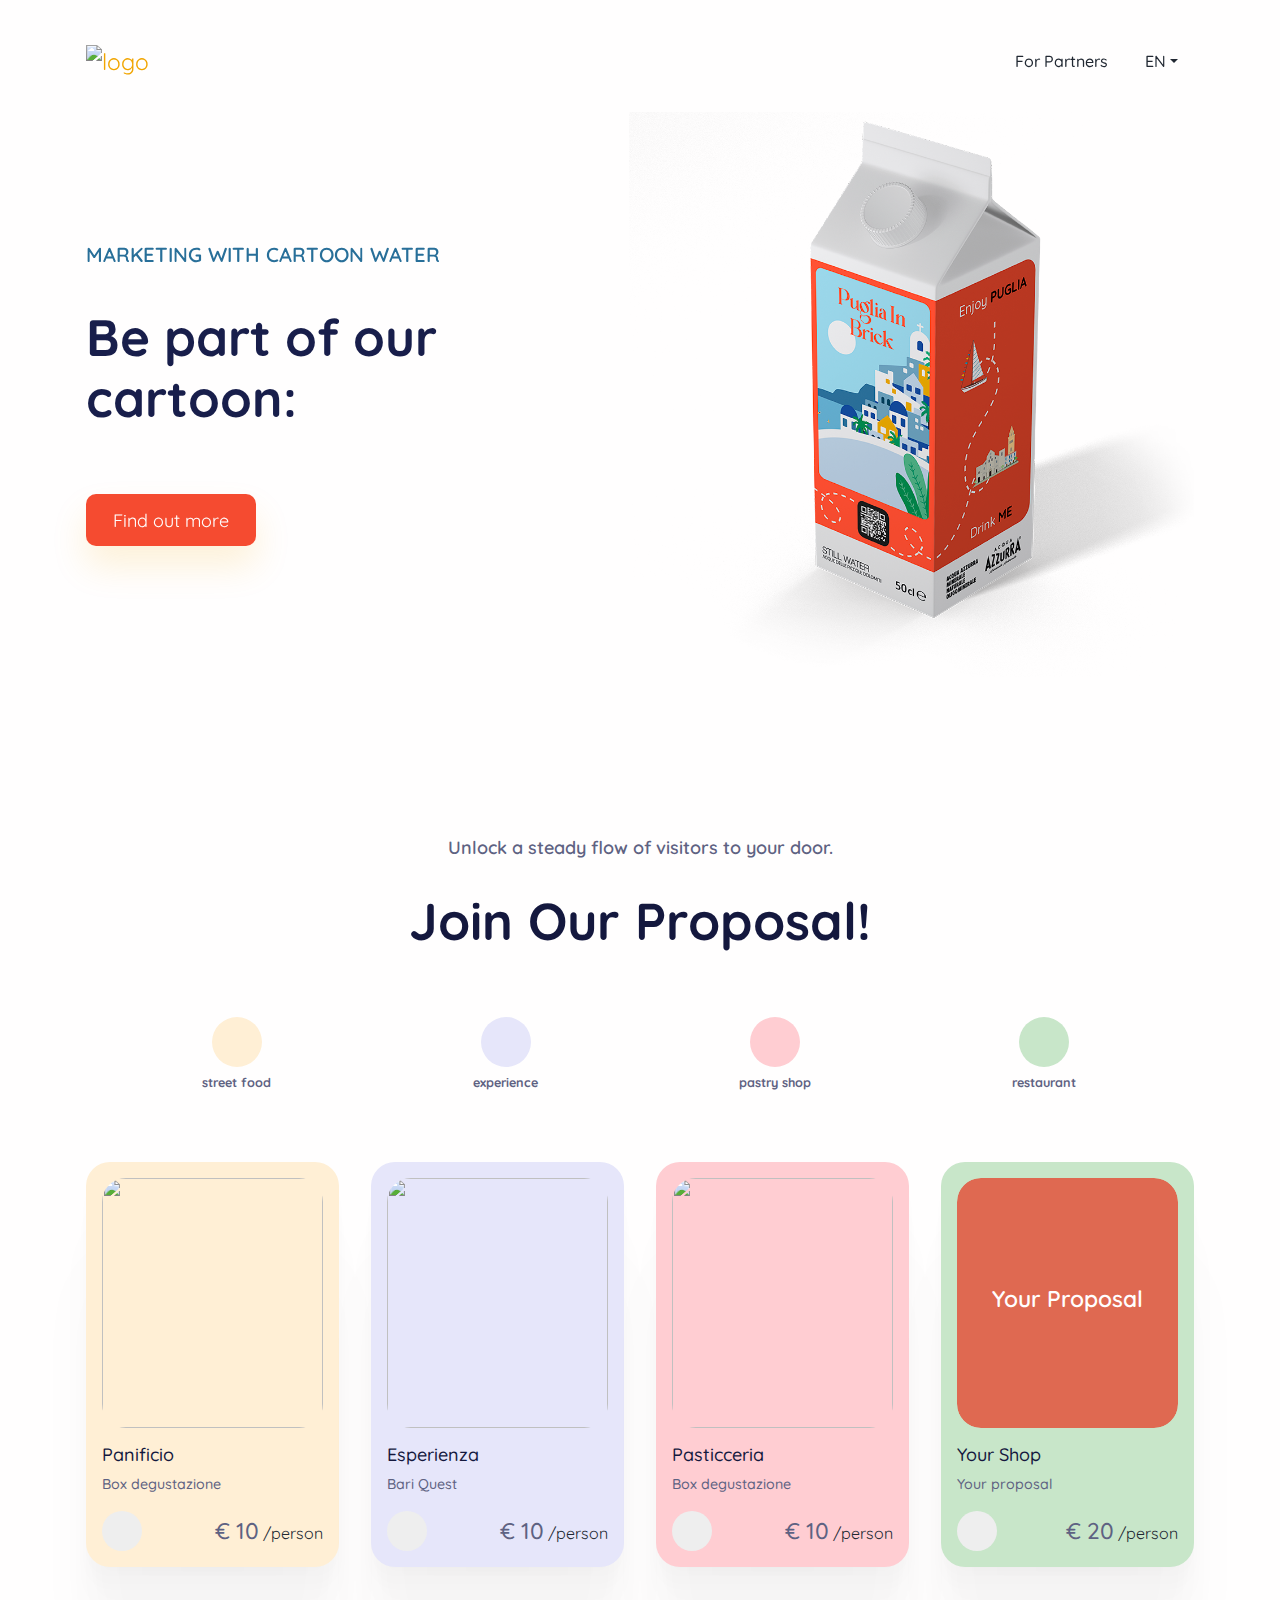
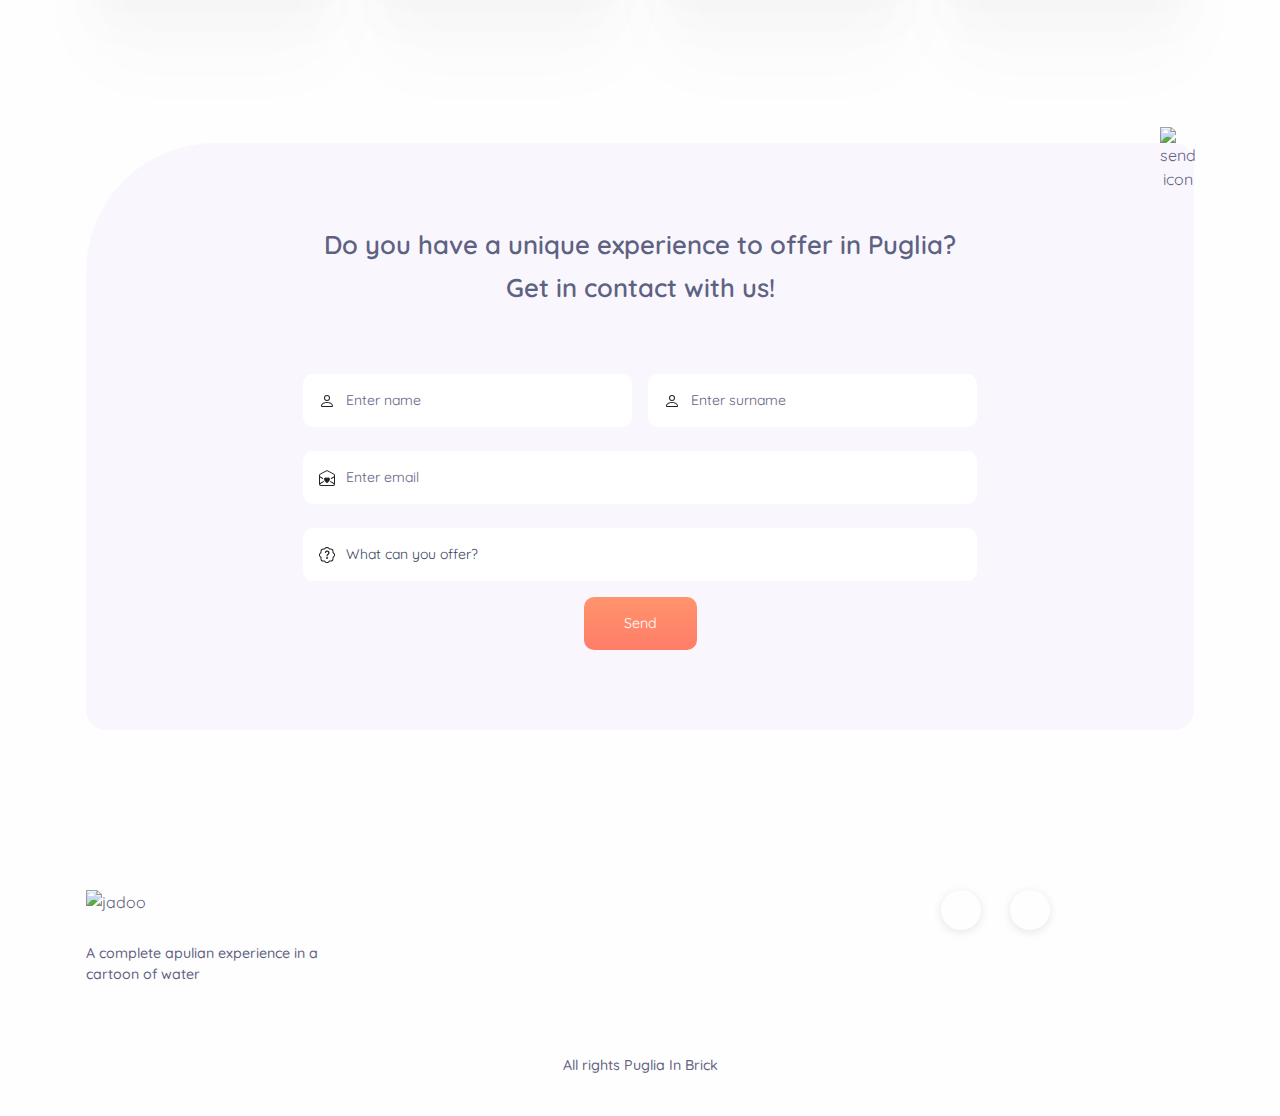
==== commit 6fac0fd0: "Update partners.html" ====
--- a/partners.html
+++ b/partners.html
@@ -57,7 +57,7 @@
           <button class="navbar-toggler" type="button" data-bs-toggle="collapse" data-bs-target="#navbarSupportedContent" aria-controls="navbarSupportedContent" aria-expanded="false" aria-label="Toggle navigation"><span class="navbar-toggler-icon"> </span></button>
           <div class="collapse navbar-collapse border-top border-lg-0 mt-4 mt-lg-0" id="navbarSupportedContent">
             <ul class="navbar-nav ms-auto pt-2 pt-lg-0 font-base align-items-lg-center align-items-start">
-              <li class="nav-item px-3 px-xl-4"><a class="nav-link fw-medium" aria-current="page" href="#service"><span class="en">For Partners</span><span class="it">Per i Partner</span></a></li>
+              <li class="nav-item px-3 px-xl-4"><a class="nav-link fw-medium" aria-current="page" href="partners.html"><span class="en">For Partners</span><span class="it">Per i Partner</span></a></li>
               <li class="nav-item dropdown px-3 px-lg-0"> <a class="d-inline-block ps-0 py-2 pe-3 text-decoration-none dropdown-toggle fw-medium" href="#" id="navbarDropdown" role="button" data-bs-toggle="dropdown" aria-expanded="false">EN</a>
                 <ul class="dropdown-menu dropdown-menu-end border-0 shadow-lg" style="border-radius:0.3rem;" aria-labelledby="navbarDropdown">
                   <li><a class="dropdown-item" id="en-item">EN</a></li>
@@ -96,6 +96,7 @@
 
       <!-- ============================================-->
       <!-- <section> begin ============================-->
+      <!--
       <section class="pt-5 pt-md-9" id="service">
 
         <div class="container">
@@ -141,9 +142,9 @@
               </div>
             </div>
           </div>
-        </div><!-- end of .container-->
-
-      </section>
+        </div>
+
+      </section>-->
       <!-- <section> close ============================-->
       <!-- ============================================-->
 
@@ -154,7 +155,7 @@
       <section id="booking">
         <div class="container">
           <div class="mb-7 text-center">
-            <h5 class="text-secondary"><span class="en">No Competition, We Only Showcase One Local per Category!</span><span class="it">Nessuna Competizione, mostriamo solo un locale per categoria!</span></h5><br />
+            <h5 class="text-secondary"><span class="en">Unlock a steady flow of visitors to your door.</span><span class="it">Sblocca un flusso costante di visitatori alla tua porta.</span></h5><br />
             <h3 class="fs-xl-10 fs-lg-8 fs-7 fw-bold font-cursive text-capitalize"><span class="en">Join our proposal!</span><span class="it">Entra a far parte della nostra proposta!</span></h3>
           </div>
 
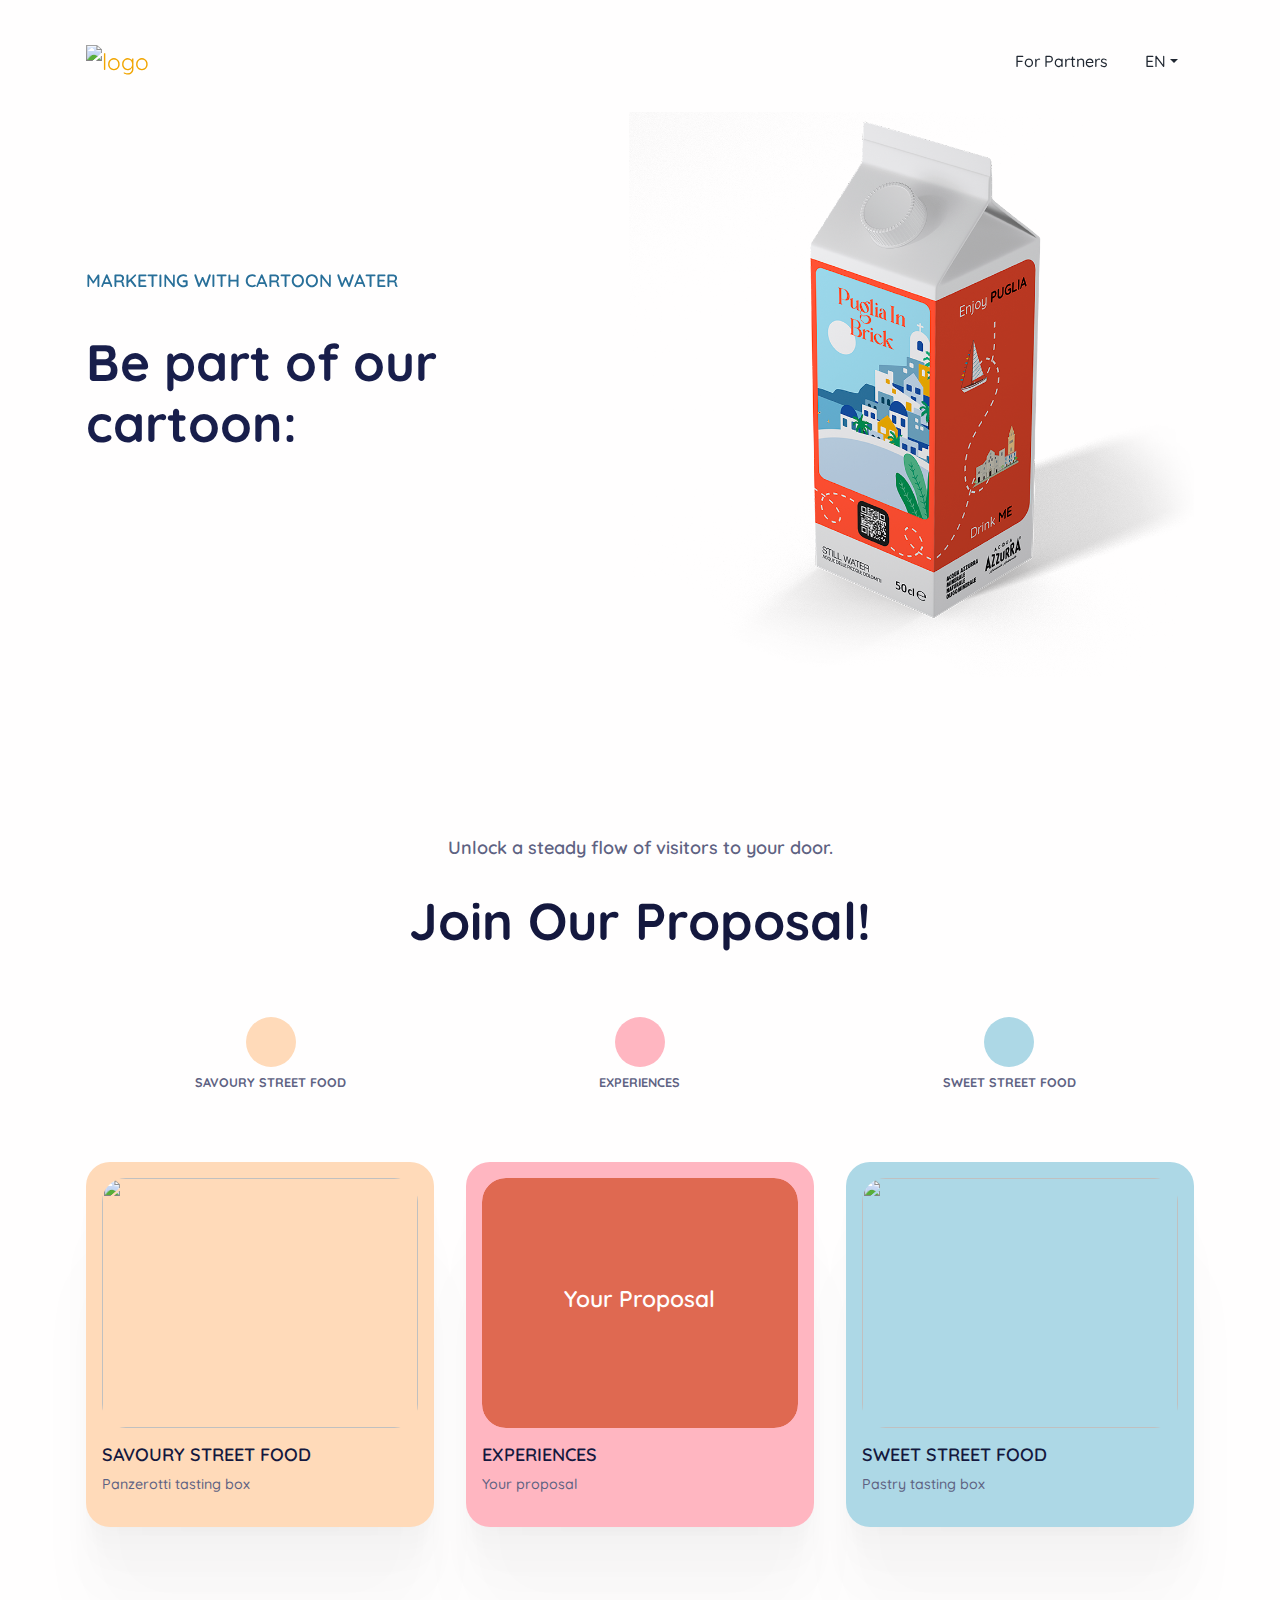
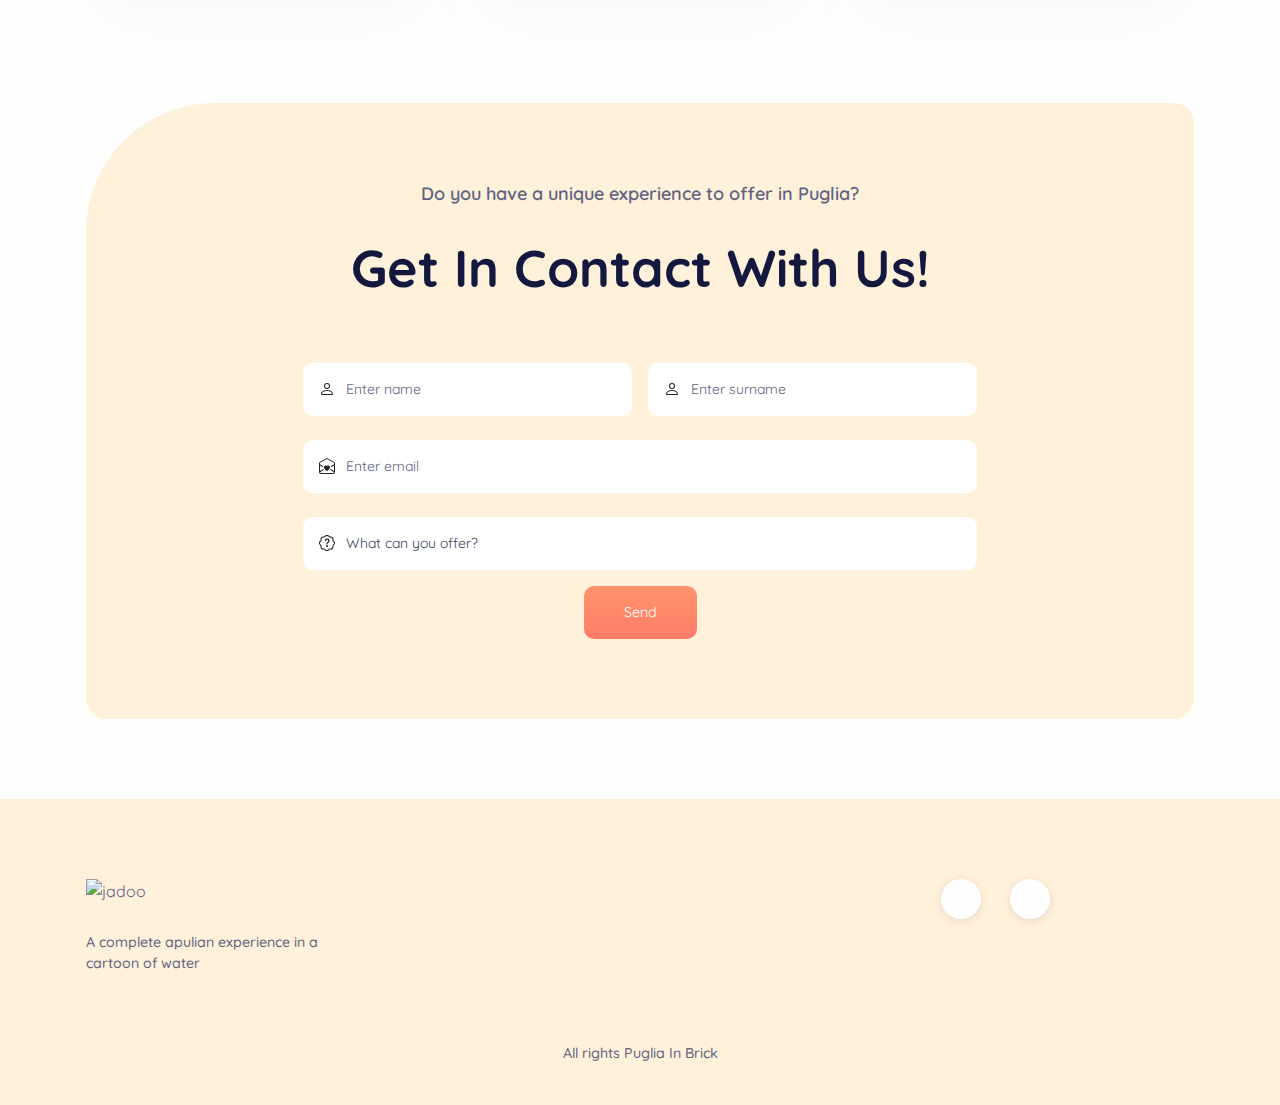
==== commit 9a271d6c: "varie" ====
--- a/partners.html
+++ b/partners.html
@@ -53,7 +53,7 @@
     <!-- ===============================================-->
     <main class="main" id="top">
       <nav class="navbar navbar-expand-lg navbar-light fixed-top py-5 d-block" data-navbar-on-scroll="data-navbar-on-scroll">
-        <div class="container"><a class="navbar-brand" href="index.html"><img src="public/assets/img/logo_v1.png" class="logo" alt="logo" /></a>
+        <div class="container"><a class="navbar-brand" href="index.html"><img src="public/assets/img/logo.png" class="logo" alt="logo" /></a>
           <button class="navbar-toggler" type="button" data-bs-toggle="collapse" data-bs-target="#navbarSupportedContent" aria-controls="navbarSupportedContent" aria-expanded="false" aria-label="Toggle navigation"><span class="navbar-toggler-icon"> </span></button>
           <div class="collapse navbar-collapse border-top border-lg-0 mt-4 mt-lg-0" id="navbarSupportedContent">
             <ul class="navbar-nav ms-auto pt-2 pt-lg-0 font-base align-items-lg-center align-items-start">
@@ -77,12 +77,12 @@
             <div class="row align-items-center">
                 
                 <div class="col-md-7 col-lg-6 text-md-start text-center py-6">
-                    <h4 class="text-danger mb-3"><p class="en">MARKETING WITH CARTOON WATER</p><p class="it">COMUNICHIAMO CON UN BRICK D'ACQUA</p></h4><br/>
+                    <h5 class="text-danger mb-3 d-none d-md-block"><p class="en">MARKETING WITH CARTOON WATER</p><p class="it">COMUNICHIAMO CON UN BRICK D'ACQUA</p></h5><br/>
                     <h1 class="hero-title"><p class="en">Be part of our cartoon: <span class="typed-words-en"></span></p> <p class="it">Diventa parte del nostro brick: <br> <span class="typed-words-it"></span></p></h1>
                     <br/><br/>
-                    <div class="text-center text-md-start">
-                        <a class="btn btn-primary btn-lg me-md-4 mb-3 mb-md-0 border-0 primary-btn-shadow" href="#service" role="button"><span class="en">Find out more</span><span class="it">Scopri di più</span></a>
-                    </div>
+                    <!--<div class="text-center text-md-start">
+                        <a class="btn btn-primary btn-lg me-md-4 mb-3 mb-md-0 border-0 primary-btn-shadow" href="#proposal" role="button"><span class="en">Find out more</span><span class="it">Scopri di più</span></a>
+                    </div>-->
                 </div>
 
                 <div class="col-md-5 col-lg-6 order-0 order-md-1 text-end">
@@ -152,7 +152,7 @@
 
       <!-- ============================================-->
       <!-- <section> begin ============================-->
-      <section id="booking">
+      <section id="proposal">
         <div class="container">
           <div class="mb-7 text-center">
             <h5 class="text-secondary"><span class="en">Unlock a steady flow of visitors to your door.</span><span class="it">Sblocca un flusso costante di visitatori alla tua porta.</span></h5><br />
@@ -165,130 +165,61 @@
                 <div class="step-icon_horizontal color-pastel-1 rounded-circle" id="partenza"></div>
                 <div class="step-content_horizontal">
                   <h5 class="text-secondary fw-bold fs--2">
-                    <span class="en">street food</span><span class="it">street food</span>
+                    <span class="en">SAVOURY STREET FOOD</span><span class="it">STREET FOOD SALATO</span>
                   </h5>
                 </div>
               </div>
               <div class="step-item_horizontal">
-                <div class="step-icon_horizontal color-pastel-2 rounded-circle"></div>
+                <div class="step-icon_horizontal color-pastel-4 rounded-circle"></div>
                 <div class="step-content_horizontal">
                   <h5 class="text-secondary fw-bold fs--2">
-                    <span class="en">experience</span><span class="it">esperienza</span>
+                    <span class="en">EXPERIENCES</span><span class="it">ESPERIENZE</span>
                   </h5>
                 </div>
               </div>
               <div class="step-item_horizontal">
-                <div class="step-icon_horizontal color-pastel-3 rounded-circle"></div>
+                <div class="step-icon_horizontal color-pastel-3 rounded-circle" id="arrivo"></div>
                 <div class="step-content_horizontal">
                   <h5 class="text-secondary fw-bold fs--2">
-                    <span class="en">pastry shop</span
-                    ><span class="it">pasticceria</span>
+                    <span class="en">SWEET STREET FOOD</span><span class="it">STREET FOOD DOLCE</span>
                   </h5>
                 </div>
               </div>
-              <div class="step-item_horizontal">
-                <div class="step-icon_horizontal color-pastel-4 rounded-circle" id="arrivo"></div>
-                <div class="step-content_horizontal">
-                  <h5 class="text-secondary fw-bold fs--2">
-                    <span class="en">restaurant</span><span class="it">ristorante</span>
-                  </h5>
-                </div>
-              </div>
             </div>
           </div>
 
 
           <div class="row">
-            <div class="col-lg-3 col-sm-6 mb-6">
+            <div class="col-lg-4 col-sm-6 mb-6">
               <div class="card-body p-3 rounded shadow color-pastel-1">
-                <div class="carousel slide carousel-fix mb-3" data-bs-ride="carousel" data-bs-interval="3500">
+                <div class="carousel slide carousel-fix mb-3" data-bs-ride="carousel" data-bs-pause="false" data-bs-interval="4000">
                   <div class="carousel-inner rounded carousel-inner-fix">
                     <div class="carousel-item active">
-                      <img class="w-100" src="public/assets/img/category/focaccia.jpg" alt="">
+                      <img class="w-100" src="public/assets/img/category/panzerotti.jpg" alt="">
                     </div>
                     <div class="carousel-item">
-                      <img class="w-100" src="public/assets/img/category/panzerotto.jpeg" alt="">
-                    </div>
-                    <div class="carousel-item">
-                      <img class="w-100" src="public/assets/img/category/sgagliozze.jpg" alt="">
+                      <img class="w-100" src="public/assets/img/category/panzerotti_2.jpg" alt="">
                     </div>
                   </div>
                 </div>
                 <div>
-                  <h5 class="fw-medium">Panificio</h5>
-                  <p class="fs--1 mb-3 fw-medium">Box degustazione</p>
+                  <h5 class="fw-semi-bold"><span class="en">SAVOURY STREET FOOD</span><span class="it">STREET FOOD SALATO</span></h5>
                   <div class="d-flex align-items-center justify-content-between">
-                    <div class="icon-group align-items-center ml-auto">
+                    <p class="fs--1 mb-3 fw-medium"><span class="en">Panzerotti tasting box</span><span class="it">Box degustazione panzerotti</span></p>
+                    <!--<div class="icon-group align-items-center ml-auto">
                       <span class="map-button btn icon-item"> <img src="public/assets/img/steps/map.svg" alt="" /></span>
                     </div>
                     <div class="position-relative">
                       <span class="fs-3 fw-medium">€ 10</span> <medium class="text-dark"><span class="en">/person</span><span class="it">/persona</span></medium>
-                    </div>
-                  </div>
-                </div>
-              </div>
-            </div>
-
-            <div class="col-lg-3 col-sm-6 mb-6">
-              <div class="card-body p-3 rounded shadow color-pastel-2">
-                <div class="carousel slide carousel-fix mb-3" data-bs-ride="carousel" data-bs-interval="3500">
-                  <div class="carousel-inner rounded carousel-inner-fix">
-                    <div class="carousel-item active">
-                      <img class="w-100" src="public/assets/img/category/focaccia.jpg" alt="">
-                    </div>
-                    <div class="carousel-item">
-                      <img class="w-100" src="public/assets/img/category/panzerotto.jpeg" alt="">
-                    </div>
-                    <div class="carousel-item">
-                      <img class="w-100" src="public/assets/img/category/sgagliozze.jpg" alt="">
-                    </div>
-                  </div>
-                </div>
-                <div>
-                  <h5 class="fw-medium">Esperienza</h5>
-                  <p class="fs--1 mb-3 fw-medium">Bari Quest</p>
-                  <div class="d-flex align-items-center justify-content-between">
-                    <div class="icon-group align-items-center ml-auto">
-                      <span class="btn icon-item"> <img src="public/assets/img/steps/map.svg" alt="" /></span>
-                    </div>
-                    <div class="position-relative">
-                      <span class="fs-3 fw-medium">€ 10</span> <medium class="text-dark"><span class="en">/person</span><span class="it">/persona</span></medium>
-                    </div>
-                  </div>
-                </div>
-              </div>
-            </div>
-
-            <div class="col-lg-3 col-sm-6 mb-6">
-              <div class="card-body p-3 rounded shadow color-pastel-3">
-                <div class="carousel slide carousel-fix mb-3" data-bs-ride="carousel" data-bs-interval="3500">
-                  <div class="carousel-inner rounded carousel-inner-fix">
-                    <div class="carousel-item active">
-                      <img class="w-100" src="public/assets/img/category/pasticciotto.jpeg" alt="">
-                    </div>
-                    <div class="carousel-item">
-                      <img class="w-100" src="public/assets/img/category/tettamonaca.jpg" alt="">
-                    </div>
-                  </div>
-                </div>
-                <div>
-                  <h5 class="fw-medium">Pasticceria</h5>
-                  <p class="fs--1 mb-3 fw-medium">Box degustazione</p>
-                  <div class="d-flex align-items-center justify-content-between">
-                    <div class="icon-group align-items-center ml-auto">
-                      <span class="map-button btn icon-item"> <img src="public/assets/img/steps/map.svg" alt="" /></span>
-                    </div>
-                    <div class="position-relative">
-                      <span class="fs-3 fw-medium">€ 10</span> <medium class="text-dark"><span class="en">/person</span><span class="it">/persona</span></medium>
-                    </div>
-                  </div>
-                </div>
-              </div>
-            </div>
-
-            <div class="col-lg-3 col-sm-6 mb-6">
+                    </div>-->
+                  </div>
+                </div>
+              </div>
+            </div>
+
+            <div class="col-lg-4 col-sm-6 mb-6">
               <div class="card-body p-3 rounded shadow color-pastel-4">
-                <div class="carousel slide carousel-fix mb-3" data-bs-ride="carousel" data-bs-interval="3500">
+                <div class="carousel slide carousel-fix mb-3" data-bs-ride="carousel" data-bs-pause="false" data-bs-interval="4000">
                   <div class="carousel-inner rounded carousel-inner-fix">
                     <div class="carousel-item active">
                       <div class="d-flex justify-content-center align-items-center bg-danger rounded-2 w-100" style="height:250px">
@@ -298,15 +229,42 @@
                   </div>
                 </div>
                 <div>
-                  <h5 class="fw-medium"><span class="en">Your Shop</span><span class="it">La tua attività</span></h5>
+                  <h5 class="fw-semi-bold"><span class="en">EXPERIENCES</span><span class="it">ESPERIENZE</span></h5>
                   <p class="fs--1 mb-3 fw-medium"><span class="en">Your proposal</span><span class="it">La tua Proposta</span></p>
                   <div class="d-flex align-items-center justify-content-between">
-                    <div class="icon-group align-items-center ml-auto">
+                    <!--<div class="icon-group align-items-center ml-auto">
                       <span class="map-button btn icon-item"> <img src="public/assets/img/steps/map.svg" alt="" /></span>
                     </div>
                     <div class="position-relative">
-                      <span class="fs-3 fw-medium">€ 20</span> <medium class="text-dark"><span class="en">/person</span><span class="it">/persona</span></medium>
-                    </div>
+                      <span class="fs-3 fw-medium">€ 30</span> <medium class="text-dark"><span class="en">/person</span><span class="it">/persona</span></medium>
+                    </div>-->
+                  </div>
+                </div>
+              </div>
+            </div>
+
+            <div class="col-lg-4 col-sm-6 mb-6">
+              <div class="card-body p-3 rounded shadow color-pastel-3">
+                <div class="carousel slide carousel-fix mb-3" data-bs-ride="carousel" data-bs-pause="false" data-bs-interval="4000">
+                  <div class="carousel-inner rounded carousel-inner-fix">
+                    <div class="carousel-item active">
+                      <img class="w-100" src="public/assets/img/category/pasticciotto.jpg" alt="">
+                    </div>
+                    <div class="carousel-item">
+                      <img class="w-100" src="public/assets/img/category/tette-delle-monache.jpg" alt="">
+                    </div>
+                  </div>
+                </div>
+                <div>
+                  <h5 class="fw-semi-bold"><span class="en">SWEET STREET FOOD</span><span class="it">STREET FOOD DOLCE</span></h5>
+                  <p class="fs--1 mb-3 fw-medium"><span class="en">Pastry tasting box</span><span class="it">Box degustazione pasticcini</span></p>
+                  <div class="d-flex align-items-center justify-content-between">
+                    <!--<div class="icon-group align-items-center ml-auto">
+                      <span class="map-button btn icon-item"> <img src="public/assets/img/steps/map.svg" alt="" /></span>
+                    </div>
+                    <div class="position-relative">
+                      <span class="fs-3 fw-medium">€ 10</span> <medium class="text-dark"><span class="en">/person</span><span class="it">/persona</span></medium>
+                    </div>-->
                   </div>
                 </div>
               </div>
@@ -396,15 +354,20 @@
       <section class="pt-6">
 
         <div class="container">
-          <div class="py-8 px-5 position-relative text-center" style="background-color: rgba(223, 215, 249, 0.199); border-radius: 129px 20px 20px 20px;">
-            <div class="position-absolute start-100 top-0 translate-middle ms-md-n3 ms-n4 mt-3">
+          <div class="py-8 px-5 position-relative text-center" style="background-color: #fff1da; border-radius: 129px 20px 20px 20px;">
+            <!--<div class="position-absolute start-100 top-0 translate-middle ms-md-n3 ms-n4 mt-3">
               <img src="public/assets/img/cta/send.png" style="max-width:70px;" alt="send icon" />
-            </div>
+            </div>-->
             
             <div class="row justify-content-center">
               <div class="col-lg-8 col-md-10">
-                <h2 class="text-secondary lh-1-7 mb-7"><span class="en">Do you have a unique experience to offer in Puglia?<br/>Get in contact with us!</span><span class="it">Hai un'esperienza unica da offrire in Puglia?<br/>Entra in contatto con noi!</span></h2>
                 
+                <div class="mb-7 text-center">
+                  <h5 class="text-secondary"><span class="en">Do you have a unique experience to offer in Puglia?</span><span class="it">Hai un'esperienza unica da offrire in Puglia?</span></h5><br />
+                  <h3 class="fs-xl-10 fs-lg-8 fs-7 fw-bold font-cursive text-capitalize"><span class="en">Get in contact with us!</span><span class="it">Entra in contatto con noi!</span></h3>
+                </div>
+
+
                 <form class="mx-auto en">
                   <div class="row g-3 align-items-center">
                     <div class="col-sm">
@@ -544,10 +507,10 @@
 
       <!-- ============================================-->
       <!-- <section> begin ============================-->
-      <section class="pb-0 pb-lg-4">
+      <section class="pb-0 pb-lg-4 footer">
         <div class="container">
           <div class="row d-flex justify-content-between">
-            <div class="col-lg-3 col-md-7 col-12 mb-4 mb-md-6 mb-lg-0 order-0"> <img class="mb-4" src="public/assets/img/logo_v1.png" width="150" alt="jadoo" />
+            <div class="col-lg-3 col-md-7 col-12 mb-4 mb-md-6 mb-lg-0 order-0"> <img class="mb-4" src="public/assets/img/logo.png" width="150" alt="jadoo" />
               <p class="fs--1 text-secondary mb-0 fw-medium"><span class="en">A complete apulian experience in a cartoon of water</span><span class="it">Un'esperienza pugliese completa in un brick d'acqua</span></p>
             </div>
             <div class="col-lg-3 col-md-5 col-12 mb-4 mb-md-6 mb-lg-0 order-lg-4 order-md-1">
@@ -561,7 +524,7 @@
       <!-- ============================================-->
 
 
-      <div class="py-5 text-center">
+      <div class="py-5 text-center footer">
         <p class="mb-0 text-secondary fs--1 fw-medium">All rights Puglia In Brick </p>
       </div>
     </main>
@@ -607,8 +570,6 @@
             }, 7000);
         });
 
-        $('.carousel').carousel();
-
         $('.map-button').click(function(){
           window.open("https://www.google.com/maps/place/Magda/@41.1198904,16.8686323,17z/data=!4m14!1m7!3m6!1s0x1347e85dd679a98f:0xb4944627b38db51!2sMagda!8m2!3d41.1198864!4d16.8712072!16s%2Fg%2F1tfy4p4f!3m5!1s0x1347e85dd679a98f:0xb4944627b38db51!8m2!3d41.1198864!4d16.8712072!16s%2Fg%2F1tfy4p4f?entry=ttu");
         });
@@ -620,10 +581,10 @@
       $(function() {
 
         var typed = new Typed('.typed-words-en', {
-          strings: ["Promote"," Innovate"," Reach"],
-          typeSpeed: 100,
+          strings: ["Promote","Innovate","Reach"],
+          typeSpeed: 80,
           backSpeed: 80,
-          backDelay: 1000,
+          backDelay: 1500,
           startDelay: 1000,
           loop: true,
           showCursor: true,
@@ -635,10 +596,10 @@
 
         });
         var typed2 = new Typed('.typed-words-it', {
-          strings: ["Promuovi"," Innova"," Raggiungi"],
-          typeSpeed: 100,
+          strings: ["Promuovi","Innova","Raggiungi"],
+          typeSpeed: 80,
           backSpeed: 80,
-          backDelay: 1000,
+          backDelay: 1500,
           startDelay: 1000,
           loop: true,
           showCursor: true,
--- a/public/assets/css/theme.css
+++ b/public/assets/css/theme.css
@@ -19319,6 +19319,10 @@
 /* -------------------------------------------------------------------------- */
 /*        Heading                        Background                               */
 /* -------------------------------------------------------------------------- */
+.footer{
+  background-color: #fff1da;
+}
+
 .footer-heading-color {
   color: #080809;
 }
@@ -19522,6 +19526,10 @@
   z-index: 1;
 }
 
+.typed-cursor{
+  color: #f54b30;
+}
+
 @media (min-width: 1200px) {
   .hero-title {
     font-size: 3.2rem;
@@ -19678,11 +19686,11 @@
 
 /*# sourceMappingURL=theme.css.map */
 .logo{
-  height: 70px;
+  height: 85px;
 }
 @media (max-width: 992px) {
     .logo {
-        height: 50px;
+        height: 60px;
     }
 }
 
@@ -19753,7 +19761,6 @@
 }
 
 .card {
-  min-height: 300px;
   height: auto;
 }
 
@@ -19789,7 +19796,7 @@
 }
 
 .color-pastel-1 {
-  background-color: #ffefd5; /* giallo pastello */
+  background-color: peachpuff; /* giallo pastello */
 }
 
 .color-pastel-2 {
@@ -19797,11 +19804,11 @@
 }
 
 .color-pastel-3 {
-  background-color: #ffcdd2; /* rosso pastello */
+  background-color: lightblue; /* rosso pastello */
 }
 
 .color-pastel-4 {
-  background-color: #c8e6c9; /* verde pastello */
+  background-color: lightpink; /* verde pastello */
 }
 
 
@@ -19847,7 +19854,7 @@
   justify-content: space-between;
   align-items: center;
   position: relative;
-  padding: 0 1rem;
+  padding: 0;
 }
 
 :root {
